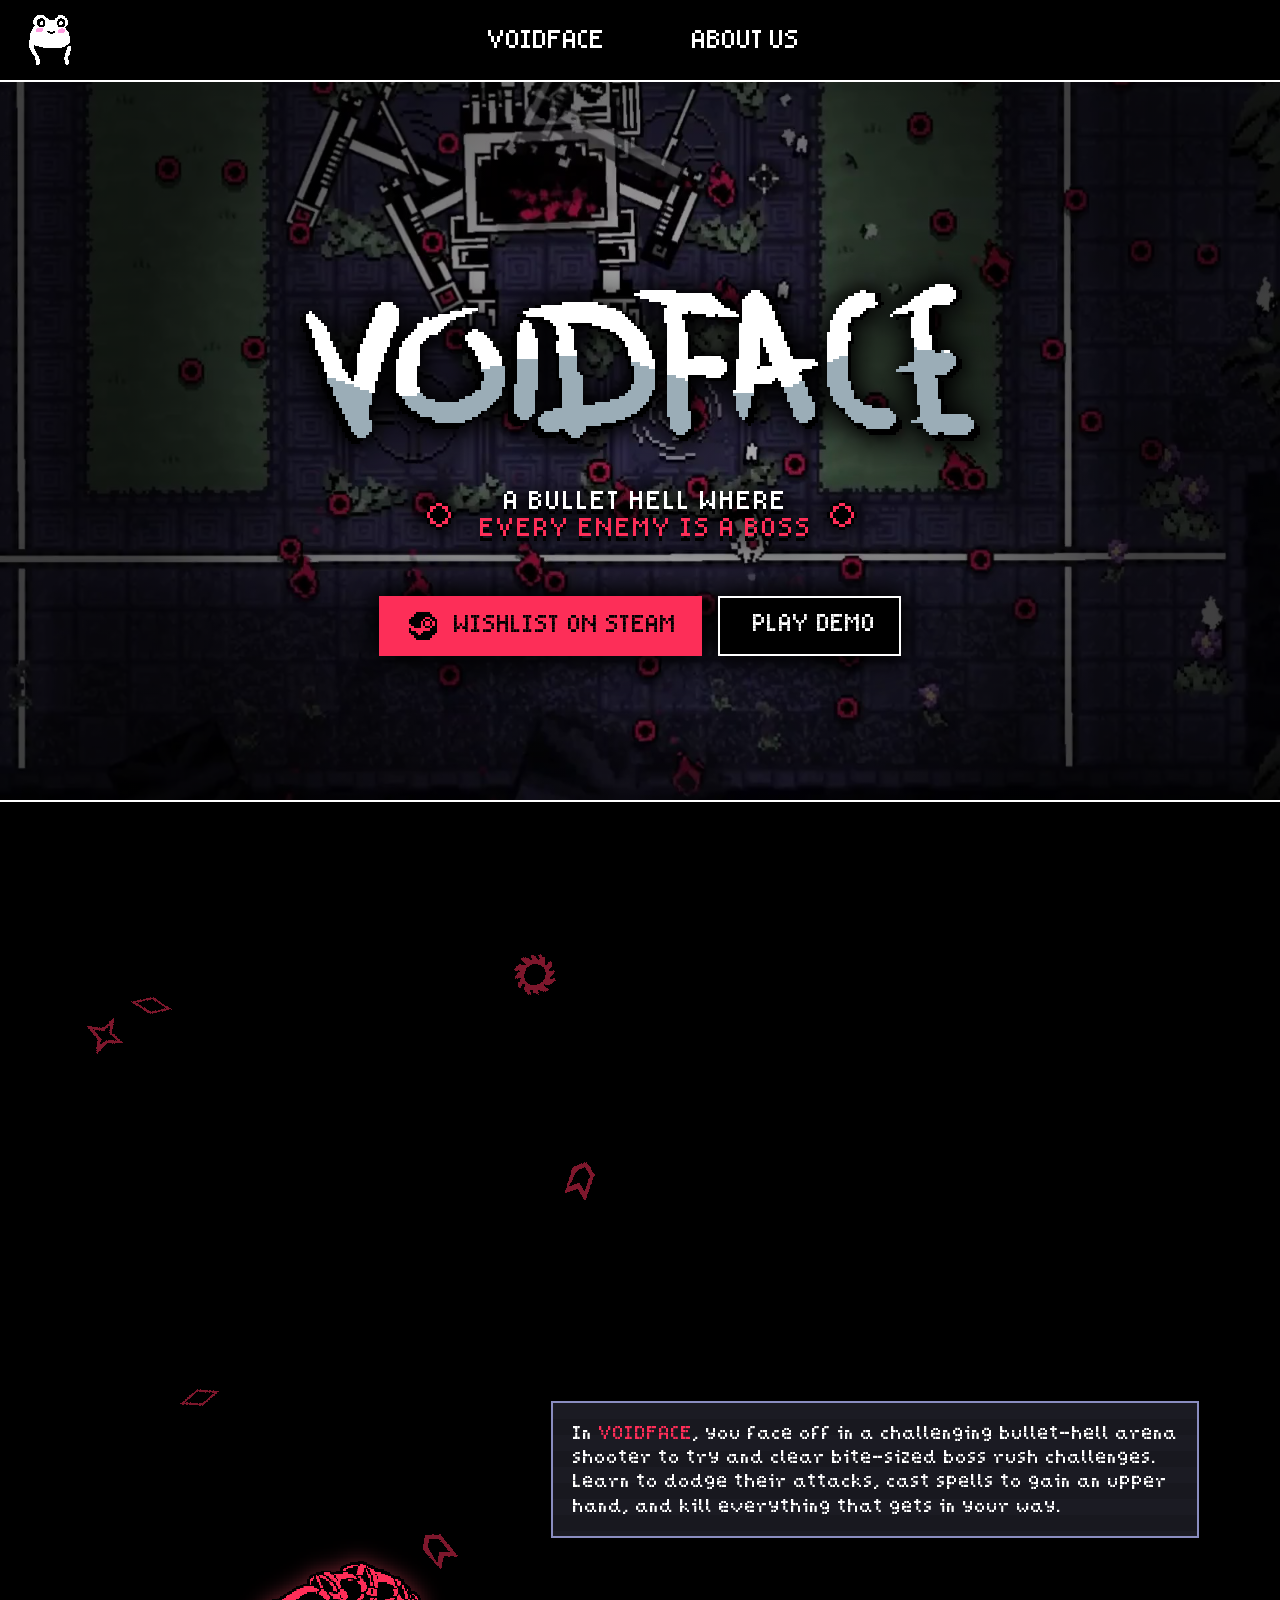
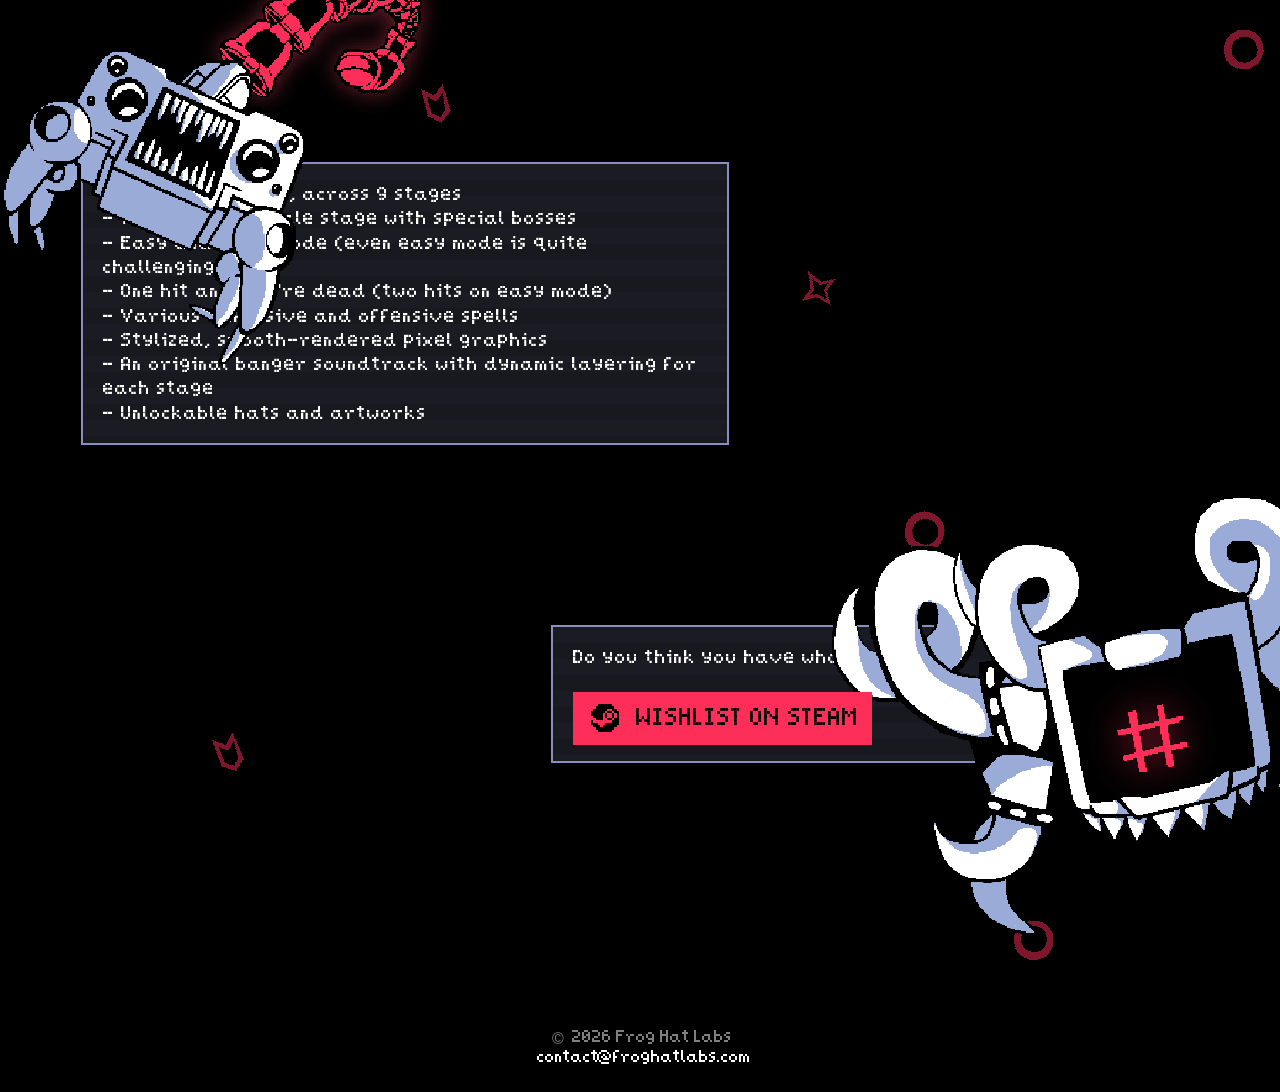
==== index.html @ bf3c6734 "slight margin adjustment" ====
<!doctype html>
<html lang="en">
<head>
    <meta charset="utf-8">
    <meta name="viewport" content="width=device-width, initial-scale=1">
    <title>Frog Hat Labs</title>
    <link rel="icon" type="image/x-icon" href="/images/favicon.ico">
    <link rel="stylesheet" href="/styles.css">
    <link rel="preload" as="image" href="/images/socials-youtube-active.png">
    <link rel="preload" as="image" href="/images/socials-bluesky-active.png">
    <link rel="preload" as="image" href="/images/socials-x-active.png">
    <link rel="preload" as="image" href="/images/socials-discord-active.png">
    <link rel="preload" as="image" href="/images/socials-website-active.png">
    <link rel="preload" as="image" href="/images/socials-itchio-active.png">
    <link rel="preload" as="image" href="/images/socials-soundcloud-active.png">
    <link rel="preload" as="image" href="/images/socials-newgrounds-active.png">
    <link rel="preload" as="image" href="/images/socials-github-active.png">
    <link rel="preload" as="image" href="/images/socials-bandcamp-active.png">
    <meta property="og:title" content="Frog Hat Labs">
    <meta property="og:description" content="A team of indie devs, artists, and musicians making stuff we love.">
    <meta property="og:image" content="/images/frog-hat-labs-logo.png">
    <meta property="og:url" content="https://froghatlabs.com">
    <meta property="og:type" content="website">
</head>
<body>
    <header class="header">
        <div class="header-left"><img src="/images/frog-hat-labs-logo.png" alt="Frog Hat Labs Logo"></div>
        <nav class="header-center">
            <button class="section-btn" type="button">VOIDFACE</button>
            <button class="section-btn" type="button">About Us</button>
        </nav>
    </header>

    <div class="sections-container">
        <section id="VOIDFACE" class="section">
            <div class="falling-bullets"></div>
            <div class="voidface-hero">
                <video class="hero-video" autoplay muted loop playsinline poster="/images/voidface-hero-placeholder.jpg">
                    <source src="/images/voidface-hero.mp4" type="video/mp4">
                </video>
                <div class="hero-overlay"></div> <!-- vignette -->
                <div class="hero-content">
                    <div class="logo-container"><img src="/images/voidface-logo.png" alt="VOIDFACE"></div>
                    <div class="tagline-container">
                        <img src="/images/bullet-0.png" class="voidface-bullet" alt="">
                        <p class="tagline-text">A bullet hell where<br><span class="highlight">every enemy is a boss</span></p>
                        <img src="/images/bullet-0.png" class="voidface-bullet" alt="">
                    </div>
                    <div class="hero-actions">
                        <a class="hero-btn hero-btn-primary" href="https://store.steampowered.com/app/3224540/VOIDFACE/" target="_blank" rel="noopener noreferrer"><span class="btn-icon"></span> Wishlist on Steam</a>
                        <a class="hero-btn hero-btn-secondary" href="https://store.steampowered.com/app/3440020/VOIDFACE_Demo/" target="_blank" rel="noopener noreferrer">Play Demo</a>
                    </div>
                </div>
            </div>
            <div class="content game-content">
                <iframe class="youtube-trailer" width="800" height="450" src="https://www.youtube.com/embed/HrbvmGMM_G4" title="VOIDFACE - Official Gameplay Trailer" allow="accelerometer; autoplay; clipboard-write; encrypted-media; gyroscope; picture-in-picture" allowfullscreen></iframe>
            </div>
            <!--<img src="/images/voidface-cover-art.png" class="cover-art" alt="VOIDFACE Cover">-->
            <section class="enemy-showcase">
                <div class="enemy-row enemy-row-left">
                    <img src="/images/enemies/monster.png" class="enemy-art" data-parallax-speed="0.3" alt="Monster enemy">
                    <div class="voidface-panel">
                        <p>In <span class="highlight">VOIDFACE</span>, you face off in a challenging bullet-hell arena shooter to try and clear bite-sized boss rush challenges. Learn to dodge their attacks, cast spells to gain an upper hand, and kill everything that gets in your way.</p>
                    </div>
                </div>
                <div class="enemy-row enemy-row-right">
                    <div class="voidface-panel">
                        <p> - 27 unique bosses, across 9 stages<br>
                            - Tutorial and finale stage with special bosses<br>
                            - Easy and hard mode (even easy mode is quite challenging!)<br>
                            - One hit and you're dead (two hits on easy mode)<br>
                            - Various defensive and offensive spells<br>
                            - Stylized, smooth-rendered pixel graphics<br>
                            - An original banger soundtrack with dynamic layering for each stage<br>
                            - Unlockable hats and artworks
                        </p>
                    </div>
                    <img src="/images/enemies/evil.png" class="enemy-art" data-parallax-speed="0.3" alt="Evil enemy">
                </div>
                <div class="enemy-row enemy-row-left">
                    <img src="/images/enemies/elder.png" class="enemy-art" data-parallax-speed="0.3" alt="Elder enemy">
                    <div class="voidface-panel">
                        <p>Do you think you have what it takes?</p>
                        <a class="hero-btn hero-btn-primary" style="margin: 4px 4px 16px 4px; width: auto; padding: 10px 16px;" href="https://store.steampowered.com/app/3224540/VOIDFACE/" target="_blank" rel="noopener noreferrer"><span class="btn-icon"></span> Wishlist on Steam</a>
                    </div>
                </div>
            </section>
        </section>

        <section id="about" class="section">
            <div class="content">
                <div class="frog-hat-labs-container">
                    <div class="frog-hat-labs-logo"><img src="/images/frog-hat-labs-wordmark.png" alt="Frog Hat Labs"></div>
                    <div class="frog-hat-labs-description">
                        <p>Heya!<br><br>We're a team of indie devs, artists, and musicians making stuff we love.</p>
                        <div class="frog-hat-labs-socials">
                            <a class="icon-btn" href="https://www.youtube.com/@FrogHatLabs" target="_blank" rel="noopener noreferrer"><img src="/images/socials/socials-youtube.png" alt="YouTube"></a>
                            <a class="icon-btn" href="https://bsky.app/profile/froghatlabs.com" target="_blank" rel="noopener noreferrer"><img src="/images/socials/socials-bluesky.png" alt="Bluesky"></a>
                            <a class="icon-btn" href="https://x.com/froghatlabs" target="_blank" rel="noopener noreferrer"><img src="/images/socials/socials-x.png" alt="X"></a>
                            <a class="icon-btn" href="https://discord.gg/B9u6Dk8MZy" target="_blank" rel="noopener noreferrer"><img src="/images/socials/socials-discord.png" alt="Discord"></a>
                        </div>
                    </div>
                </div>
                <div class="divider"></div>
                <h2>COOL PEOPLE</h2>
                <div class="team-grid" id="teamGrid"></div>
            </div>
        </section>
    </div>

    <footer class="footer">
        <div class="footer-content">
            <p>© 2026 Frog Hat Labs<br><a href="mailto:contact@froghatlabs.com">contact@froghatlabs.com</a></p>
        </div>
    </footer>

<script>
    const params = new URLSearchParams(window.location.search);
    const redirect = params.get('redirect');
    if (redirect) {
        history.replaceState(null, '', redirect);
    }
</script>
<script src="/script.js"></script>
</body>
</html>
---- styles.css ----
@font-face {
    font-family: 'AbhoFont';
    src: url('abhofont.ttf') format('truetype');
}

:root { --vf-accent: #fd2e58; }

body {
    margin: 0;
    background: #000;
    color: #fff;
    font-family: 'AbhoFont', sans-serif;
}

img {
    image-rendering: pixelated;
    image-rendering: crisp-edges;
}

h2 { font-size: 28px; font-weight: 400; }

.header {
    position: fixed;
    top: 0;
    left: 0;
    z-index: 1000;
    display: flex;
    align-items: center;
    width: 100%;
    height: 80px;
    margin: 0;
    padding: 0;
    background: #000;
    border-bottom: 2px solid #fff;
    transition: transform .3s ease;
}

.header-left { display: flex; align-items: center; }
.header-left img { max-height: 60px; margin: 10px 20px; }

.header-center {
    position: absolute;
    left: 50%;
    z-index: 1001;
    display: flex;
    align-items: center;
    transform: translateX(-50%);
}

.section-btn {
    width: 200px;
    height: 80px;
    border: 0;
    background: none;
    color: #fff;
    font: 24px 'AbhoFont', sans-serif;
    text-transform: uppercase;
    cursor: pointer;
    transition: background .3s, color .3s;
}

.section-btn:hover { background: #fff; color: #000; }

.icon-btn {
    display: flex;
    align-items: center;
    justify-content: center;
    width: 80px;
    height: 80px;
    padding: 0;
    border: 0;
    background: none;
    cursor: pointer;
}

.icon-btn img {
    display: block;
    width: 50px;
    height: auto;
    transition: all .2s cubic-bezier(.05, 1.03, .38, 1);
}

.icon-btn:hover img { scale: 1.4; }
.icon-btn:hover img[src$="socials-youtube.png"] { content: url('/images/socials/socials-youtube-active.png'); }
.icon-btn:hover img[src$="socials-bluesky.png"] { content: url('/images/socials/socials-bluesky-active.png'); }
.icon-btn:hover img[src$="socials-x.png"] { content: url('/images/socials/socials-x-active.png'); }
.icon-btn:hover img[src$="socials-discord.png"] { content: url('/images/socials/socials-discord-active.png'); }
.icon-btn:hover img[src$="socials-itchio.png"] { content: url('/images/socials/socials-itchio-active.png'); }
.icon-btn:hover img[src$="socials-website.png"] { content: url('/images/socials/socials-website-active.png'); }
.icon-btn:hover img[src$="socials-soundcloud.png"] { content: url('/images/socials/socials-soundcloud-active.png'); }
.icon-btn:hover img[src$="socials-newgrounds.png"] { content: url('/images/socials/socials-newgrounds-active.png'); }
.icon-btn:hover img[src$="socials-github.png"] { content: url('/images/socials/socials-github-active.png'); }
.icon-btn:hover img[src$="socials-bandcamp.png"] { content: url('/images/socials/socials-bandcamp-active.png'); }

.footer {
    position: relative;
    bottom: 0;
    width: 100%;
    height: 60px;
    padding: 20px 0;
    color: gray;
    font-size: 16px;
    text-align: center;
    background: #000;
}

.footer a { color: #fff; text-decoration: none; }
.footer a:hover { text-decoration: underline; }

.sections-container { position: relative; width: 100%; overflow: hidden; }
.section { position: absolute; top: 0; left: 0; width: 100%; padding-top: 80px;}
.section.active { position: relative; }

.falling-bullets {
    position: fixed;
    inset: 80px 0 0 0;
    z-index: 0;
    pointer-events: none;
    overflow: hidden;
}

.falling-bullet {
    position: absolute;
    width: clamp(28px, 3.4vw, 54px);
    height: auto;
    opacity: 0.5;
    transform-origin: 50% 50%;
    will-change: transform;
}

.frog-hat-labs-container { display: flex; width: 100%; height: 200px; margin-top: 40px; }
.frog-hat-labs-logo { display: flex; flex: 1; }
.frog-hat-labs-description { flex: 1; padding: 1rem; text-align: left; }
.frog-hat-labs-socials { display: flex; align-items: center; }

.logo-container { display: flex; align-items: center; justify-content: center; }
.logo-container img { width: 500px; }

.cover-art { display: block; width: 100%; }
.cover-art,
.enemy-showcase,
.content.game-content,
.voidface-hero {
    position: relative;
    z-index: 2;
}

.enemy-showcase {
    display: flex;
    flex-direction: column;
    margin-top: 24px;
    padding-bottom: 128px;
}

.enemy-row {
    display: grid;
    grid-template-columns: minmax(280px, 35vw) minmax(320px, 1fr);
    align-items: stretch;
    column-gap: 22px;
    width: 100%;
}

.enemy-row-left {
    grid-template-areas: "art panel";
}

.enemy-row-right {
    grid-template-columns: minmax(320px, 1fr) minmax(280px, 35vw);
    grid-template-areas: "panel art";
}

.enemy-art {
    grid-area: art;
    display: block;
    width: 100%;
    height: auto;
    align-self: center;
    will-change: transform;
}

.voidface-panel {
    grid-area: panel;
    width: 80%;
    margin: 0 auto;
    padding: 0 16px;
    align-self: center;
    text-align: left;
    font-size: 18px;
    line-height: 1.35;
    letter-spacing: 1px;
    border: 2px solid #8A8DC0;
    box-sizing: border-box;
    background: repeating-linear-gradient(
        180deg,
        #1B1B23 0 16px,
        #18181F 16px 32px
    );
}

.tagline-container {
    display: flex;
    gap: 20px;
    align-items: center;
    justify-content: center;
    margin: 20px auto;
    font-size: 24px;
    letter-spacing: 2px;
    text-align: center;
    text-transform: uppercase;
}

.tagline-text { filter: drop-shadow(0 5px 0 #000); }
.voidface-bullet { height: 30px; animation: cycle .5s infinite; }

@keyframes cycle {
    0%, 100% { content: url('/images/bullet-0.png'); }
    50% { content: url('/images/bullet-1.png'); }
}

.content {
    max-width: 800px;
    margin: 0 auto;
    padding: 20px;
    font-size: 20px;
    text-align: center;
}

.youtube-trailer { display: block; margin: 10px auto; border: none; }
.highlight { color: var(--vf-accent); }

.voidface-hero {
    position: relative;
    overflow: hidden;
    min-height: 60vh;
    border-bottom: 2px solid #fff;
}

.hero-video {
    position: absolute;
    inset: 0;
    width: 100%;
    height: 100%;
    object-fit: cover;
}

.hero-overlay {
    position: absolute;
    inset: 0;
    background: radial-gradient(circle at center, rgba(0, 0, 0, .15), rgba(0, 0, 0, .75) 70%);
}

.hero-content {
    position: relative;
    z-index: 1;
    display: flex;
    flex-direction: column;
    align-items: center;
    justify-content: center;
    min-height: 60vh;
    padding: 120px 24px 60px;
    text-align: center;
    filter: drop-shadow(0 0 10px #000) drop-shadow(0 0 20px #000);
}

.hero-content .logo-container img { width: min(60vw, 680px); }
.hero-actions { display: flex; flex-wrap: wrap; justify-content: center; gap: 16px; margin-top: 10px; }

.hero-btn {
    display: inline-block;
    padding: 14px 28px;
    border: 2px solid #fff;
    font-size: 22px;
    letter-spacing: 1px;
    text-decoration: none;
    text-transform: uppercase;
    transition: transform .2s ease, background-color .2s ease, color .2s ease, border-color .2s ease, box-shadow .2s ease, filter .2s ease;
}

.hero-btn:hover { transform: translateY(-3px); }

.hero-btn-primary {
    position: relative;
    overflow: hidden;
    border-color: var(--vf-accent);
    color: #000;
    background: var(--vf-accent);
    display: inline-flex;
    align-items: center;
    justify-content: center;
    gap: 12px;
}

.hero-btn-primary .btn-icon {
    display: inline-block;
    width: 28px;
    height: 28px;
    background-color: currentColor;
    -webkit-mask: url('/images/steam.png') no-repeat center / contain;
    mask: url('/images/steam.png') no-repeat center / contain;
    image-rendering: pixelated;
    image-rendering: crisp-edges;
}

.hero-btn-primary::before {
    content: '';
    position: absolute;
    top: -20%;
    left: -120%;
    width: 80%;
    height: 150%;
    background: linear-gradient(115deg, transparent 0%, rgba(255, 255, 255, 1) 50%, transparent 100%);
    transform: rotate(12deg);
    transition: left .45s cubic-bezier(.16, 1, .3, 1);
}

.hero-btn-primary:hover {
    transform: translateY(-4px) scale(1.03);
    color: var(--vf-accent);
    background: #000;
    box-shadow: 0 0 0 2px #fff, 0 0 14px #fff, 0 0 26px var(--vf-accent);
    animation: pulse 1s ease-in-out infinite alternate;
}

.hero-btn-primary:hover::before { left: 130%; }

@keyframes pulse {
    from { box-shadow: 0 0 0 2px #fff, 0 0 10px #fff, 0 0 18px var(--vf-accent); }
    to { box-shadow: 0 0 0 2px #fff, 0 0 16px #fff, 0 0 30px var(--vf-accent); }
}

.hero-btn-secondary { color: #fff; background: #000; }
.hero-btn-secondary:hover { border-color: #fff; color: #000; background: #fff; }

.game-content { position: relative; z-index: 3; margin-top: -80px; }
.divider { width: 100%; height: 2px; margin: 40px 0; background: #fff; }

.team-grid {
    display: grid;
    grid-template-columns: repeat(auto-fit, minmax(200px, 1fr));
    gap: 30px;
    max-width: 1000px;
    margin: 0 auto;
    padding: 20px;
}

.team-card { text-align: center; }

.team-icon {
    width: 150px;
    height: 150px;
    margin-bottom: 15px;
    border-radius: 12px;
    object-fit: cover;
    animation: move 1s ease-in-out infinite alternate;
}

.team-socials {
    display: grid;
    grid-template-columns: repeat(3, auto);
    gap: 8px;
    align-items: center;
    justify-content: center;
    margin: 5px 0;
}

.team-socials .icon-btn { width: 30px; height: 30px; }

@keyframes move {
    from { transform: rotate(-4deg); }
    to { transform: rotate(4deg); }
}

.team-card h3 { margin: 5px 0; color: #fff; font-size: 20px; font-weight: 400; }
.team-card p { margin: 0; color: gray; font-size: 16px; }

@media (max-width: 900px) {
    .header-center { position: static; width: 100%; justify-content: center; transform: none; }
    .section-btn { width: auto; padding: 10px 20px; font-size: 18px; }
    .frog-hat-labs-container { flex-direction: column; height: auto; }
    .frog-hat-labs-logo img { width: 100%; max-width: 250px; margin: 0 auto; }
    .frog-hat-labs-description { text-align: center; }
    .frog-hat-labs-socials { justify-content: center; }
    .logo-container img { width: 80%; max-width: 300px; }
    .tagline-container { gap: 20px; padding: 8px 16px; font-size: 18px; }
    .hero-content { min-height: 50vh; padding-top: 100px; }
    .voidface-hero { min-height: 50vh; }
    .hero-btn { width: min(90vw, 320px); font-size: 18px; }
    .youtube-trailer { width: 100%; height: auto; aspect-ratio: 16 / 9; }
    .enemy-row,
    .enemy-row-left,
    .enemy-row-right {
        grid-template-columns: 1fr;
        grid-template-areas:
            "art"
            "panel";
        row-gap: 0;
        column-gap: 0;
    }
    .enemy-art {
        width: 75%;
        height: auto;
    }
    .enemy-row-left .enemy-art {
        justify-self: start;
    }
    .enemy-row-right .enemy-art {
        justify-self: end;
    }
    .voidface-panel {
        width: 90%;
        margin: 0 auto;
        padding: 14px 18px;
        text-align: left;
        font-size: 16px;
    }
    .team-grid { grid-template-columns: repeat(auto-fit, minmax(150px, 1fr)); gap: 15px; }
    .team-icon { width: 100px; height: 100px; }
}
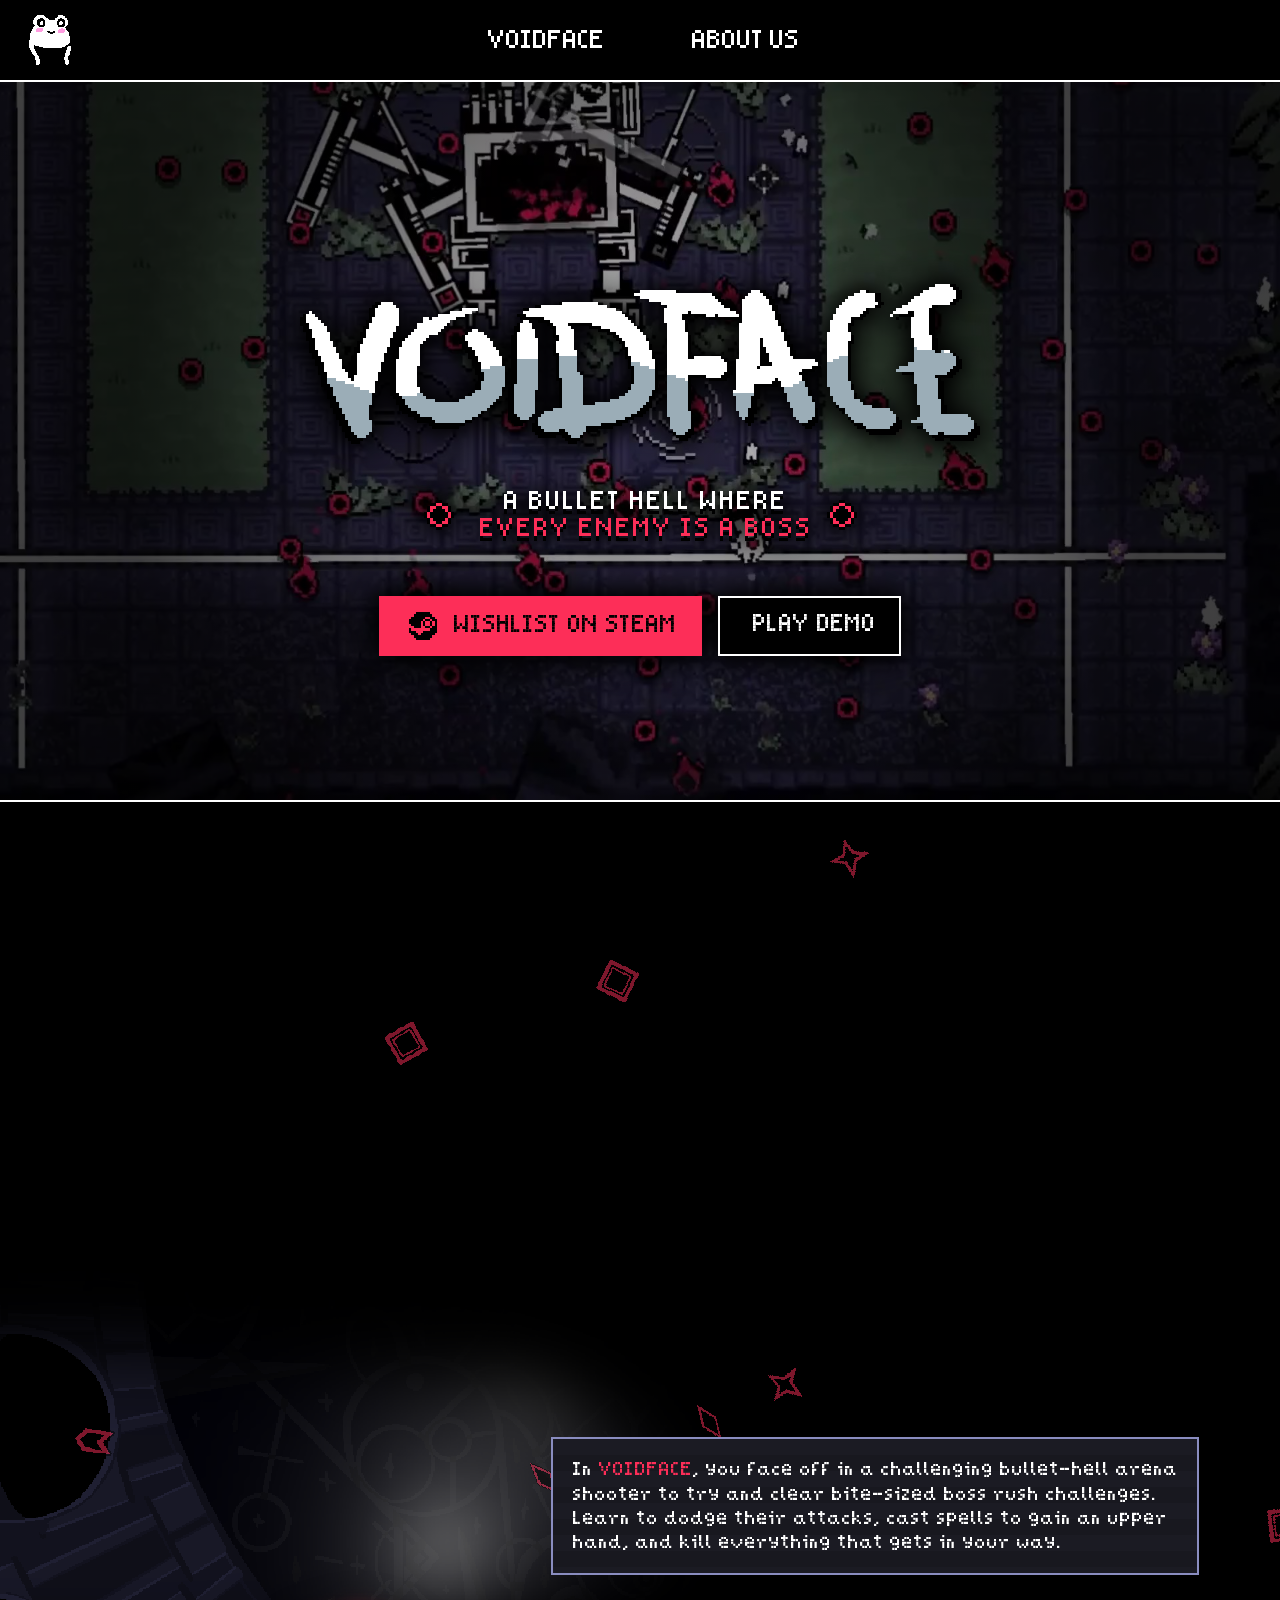
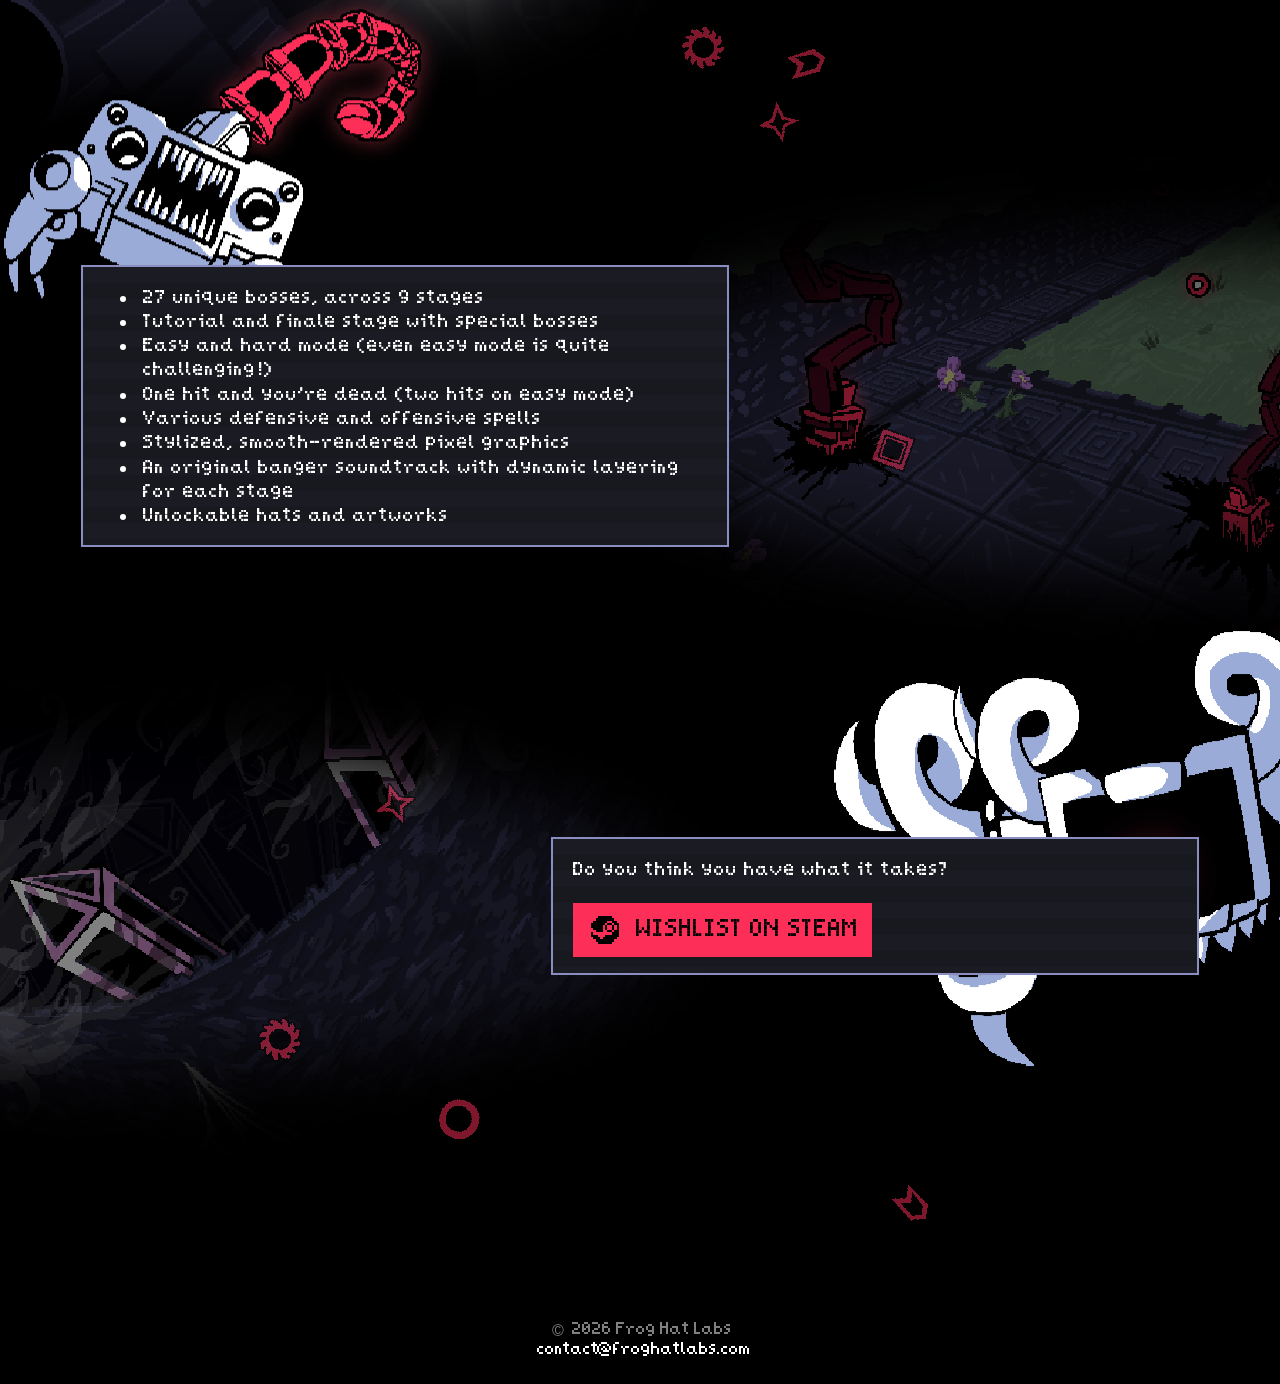
==== commit 53596395: "stage artwork background" ====
--- a/index.html
+++ b/index.html
@@ -24,7 +24,7 @@
 </head>
 <body>
     <header class="header">
-        <div class="header-left"><img src="/images/frog-hat-labs-logo.png" alt="Frog Hat Labs Logo"></div>
+        <div class="header-left"><img src="/images/frog-hat-labs-logo.png"></div>
         <nav class="header-center">
             <button class="section-btn" type="button">VOIDFACE</button>
             <button class="section-btn" type="button">About Us</button>
@@ -53,36 +53,40 @@
                 </div>
             </div>
             <div class="content game-content">
-                <iframe class="youtube-trailer" width="800" height="450" src="https://www.youtube.com/embed/HrbvmGMM_G4" title="VOIDFACE - Official Gameplay Trailer" allow="accelerometer; autoplay; clipboard-write; encrypted-media; gyroscope; picture-in-picture" allowfullscreen></iframe>
+                <iframe class="youtube-trailer" width="800" height="450" src="https://www.youtube.com/embed/HrbvmGMM_G4" title="VOIDFACEOfficial Gameplay Trailer" allow="accelerometer; autoplay; clipboard-write; encrypted-media; gyroscope; picture-in-picture" allowfullscreen></iframe>
             </div>
-            <!--<img src="/images/voidface-cover-art.png" class="cover-art" alt="VOIDFACE Cover">-->
+            <!--<img src="/images/voidface-cover-art.png" class="cover-art"-->
             <section class="enemy-showcase">
                 <div class="enemy-row enemy-row-left">
-                    <img src="/images/enemies/monster.png" class="enemy-art" data-parallax-speed="0.3" alt="Monster enemy">
+                    <img src="/images/enemies/monster.png" class="enemy-art" data-parallax-speed="0.3">
                     <div class="voidface-panel">
                         <p>In <span class="highlight">VOIDFACE</span>, you face off in a challenging bullet-hell arena shooter to try and clear bite-sized boss rush challenges. Learn to dodge their attacks, cast spells to gain an upper hand, and kill everything that gets in your way.</p>
                     </div>
+                    <img src="/images/stages/classic.png" class="stage-art">
                 </div>
                 <div class="enemy-row enemy-row-right">
                     <div class="voidface-panel">
-                        <p> - 27 unique bosses, across 9 stages<br>
-                            - Tutorial and finale stage with special bosses<br>
-                            - Easy and hard mode (even easy mode is quite challenging!)<br>
-                            - One hit and you're dead (two hits on easy mode)<br>
-                            - Various defensive and offensive spells<br>
-                            - Stylized, smooth-rendered pixel graphics<br>
-                            - An original banger soundtrack with dynamic layering for each stage<br>
-                            - Unlockable hats and artworks
-                        </p>
+                        <ul class="feature-list">
+                            <li>27 unique bosses, across 9 stages</li>
+                            <li>Tutorial and finale stage with special bosses</li>
+                            <li>Easy and hard mode (even easy mode is quite challenging!)</li>
+                            <li>One hit and you're dead (two hits on easy mode)</li>
+                            <li>Various defensive and offensive spells</li>
+                            <li>Stylized, smooth-rendered pixel graphics</li>
+                            <li>An original banger soundtrack with dynamic layering for each stage</li>
+                            <li>Unlockable hats and artworks</li>
+                        </ul>
                     </div>
-                    <img src="/images/enemies/evil.png" class="enemy-art" data-parallax-speed="0.3" alt="Evil enemy">
+                    <img src="/images/enemies/evil.png" class="enemy-art" data-parallax-speed="0.3">
+                    <img src="/images/stages/intro.png" class="stage-art">
                 </div>
                 <div class="enemy-row enemy-row-left">
-                    <img src="/images/enemies/elder.png" class="enemy-art" data-parallax-speed="0.3" alt="Elder enemy">
+                    <img src="/images/enemies/elder.png" class="enemy-art" data-parallax-speed="0.3">
                     <div class="voidface-panel">
                         <p>Do you think you have what it takes?</p>
                         <a class="hero-btn hero-btn-primary" style="margin: 4px 4px 16px 4px; width: auto; padding: 10px 16px;" href="https://store.steampowered.com/app/3224540/VOIDFACE/" target="_blank" rel="noopener noreferrer"><span class="btn-icon"></span> Wishlist on Steam</a>
                     </div>
+                    <img src="/images/stages/chaos.png" class="stage-art">
                 </div>
             </section>
         </section>
--- a/styles.css
+++ b/styles.css
@@ -19,11 +19,25 @@
 
 h2 { font-size: 28px; font-weight: 400; }
 
+.header        { z-index: 1000; }
+.header-center { z-index: 1001; }
+
+.enemy-art,
+.voidface-panel,
+.game-content { z-index: 3; }
+
+.cover-art,
+.voidface-hero,
+.hero-content { z-index: 2; }
+
+.falling-bullets { z-index: 1; }
+
+.stage-art { z-index: 0; }
+
 .header {
     position: fixed;
     top: 0;
     left: 0;
-    z-index: 1000;
     display: flex;
     align-items: center;
     width: 100%;
@@ -41,7 +55,6 @@
 .header-center {
     position: absolute;
     left: 50%;
-    z-index: 1001;
     display: flex;
     align-items: center;
     transform: translateX(-50%);
@@ -114,7 +127,6 @@
 .falling-bullets {
     position: fixed;
     inset: 80px 0 0 0;
-    z-index: 0;
     pointer-events: none;
     overflow: hidden;
 }
@@ -142,7 +154,6 @@
 .content.game-content,
 .voidface-hero {
     position: relative;
-    z-index: 2;
 }
 
 .enemy-showcase {
@@ -155,9 +166,12 @@
 .enemy-row {
     display: grid;
     grid-template-columns: minmax(280px, 35vw) minmax(320px, 1fr);
+    grid-template-areas: "art panel";
     align-items: stretch;
     column-gap: 22px;
     width: 100%;
+    height: 500px;
+    position: relative;
 }
 
 .enemy-row-left {
@@ -171,15 +185,36 @@
 
 .enemy-art {
     grid-area: art;
+    position: relative;
     display: block;
     width: 100%;
-    height: auto;
     align-self: center;
+    filter: drop-shadow(0 14px 22px rgba(0, 0, 0, 0.75));
     will-change: transform;
+}
+
+.stage-art {
+    position: absolute;
+    top: 0;
+    bottom: 0;
+    left: 0;
+    display: block;
+    height: 100%;
+    object-fit: cover;
+    object-position: left center;
+    pointer-events: none;
+    opacity: 0.5;
+}
+
+.enemy-row-right .stage-art {
+    left: auto;
+    right: 0;
+    object-position: right center;
 }
 
 .voidface-panel {
     grid-area: panel;
+    position: relative;
     width: 80%;
     margin: 0 auto;
     padding: 0 16px;
@@ -251,7 +286,6 @@
 
 .hero-content {
     position: relative;
-    z-index: 1;
     display: flex;
     flex-direction: column;
     align-items: center;
@@ -331,7 +365,7 @@
 .hero-btn-secondary { color: #fff; background: #000; }
 .hero-btn-secondary:hover { border-color: #fff; color: #000; background: #fff; }
 
-.game-content { position: relative; z-index: 3; margin-top: -80px; }
+.game-content { position: relative; margin-top: -80px; }
 .divider { width: 100%; height: 2px; margin: 40px 0; background: #fff; }
 
 .team-grid {
@@ -386,6 +420,7 @@
     .voidface-hero { min-height: 50vh; }
     .hero-btn { width: min(90vw, 320px); font-size: 18px; }
     .youtube-trailer { width: 100%; height: auto; aspect-ratio: 16 / 9; }
+    .enemy-row { height: auto; }
     .enemy-row,
     .enemy-row-left,
     .enemy-row-right {
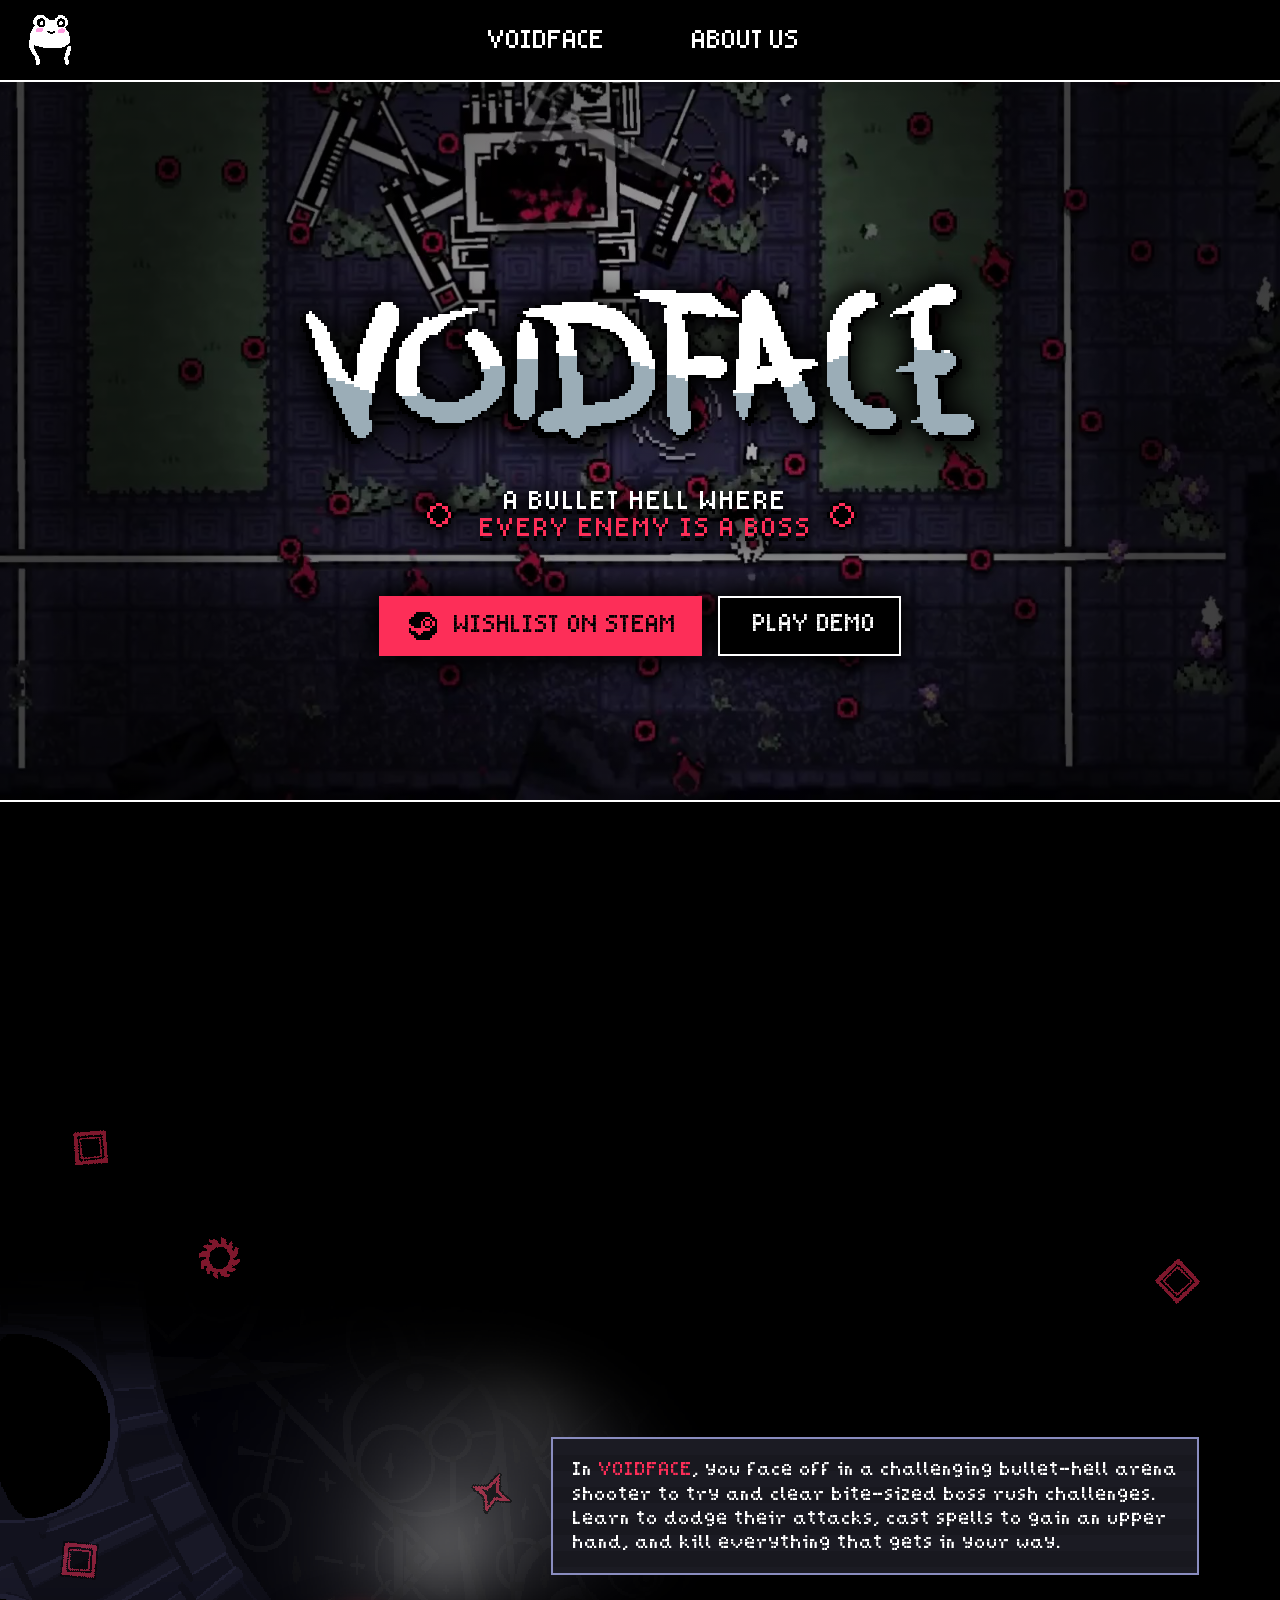
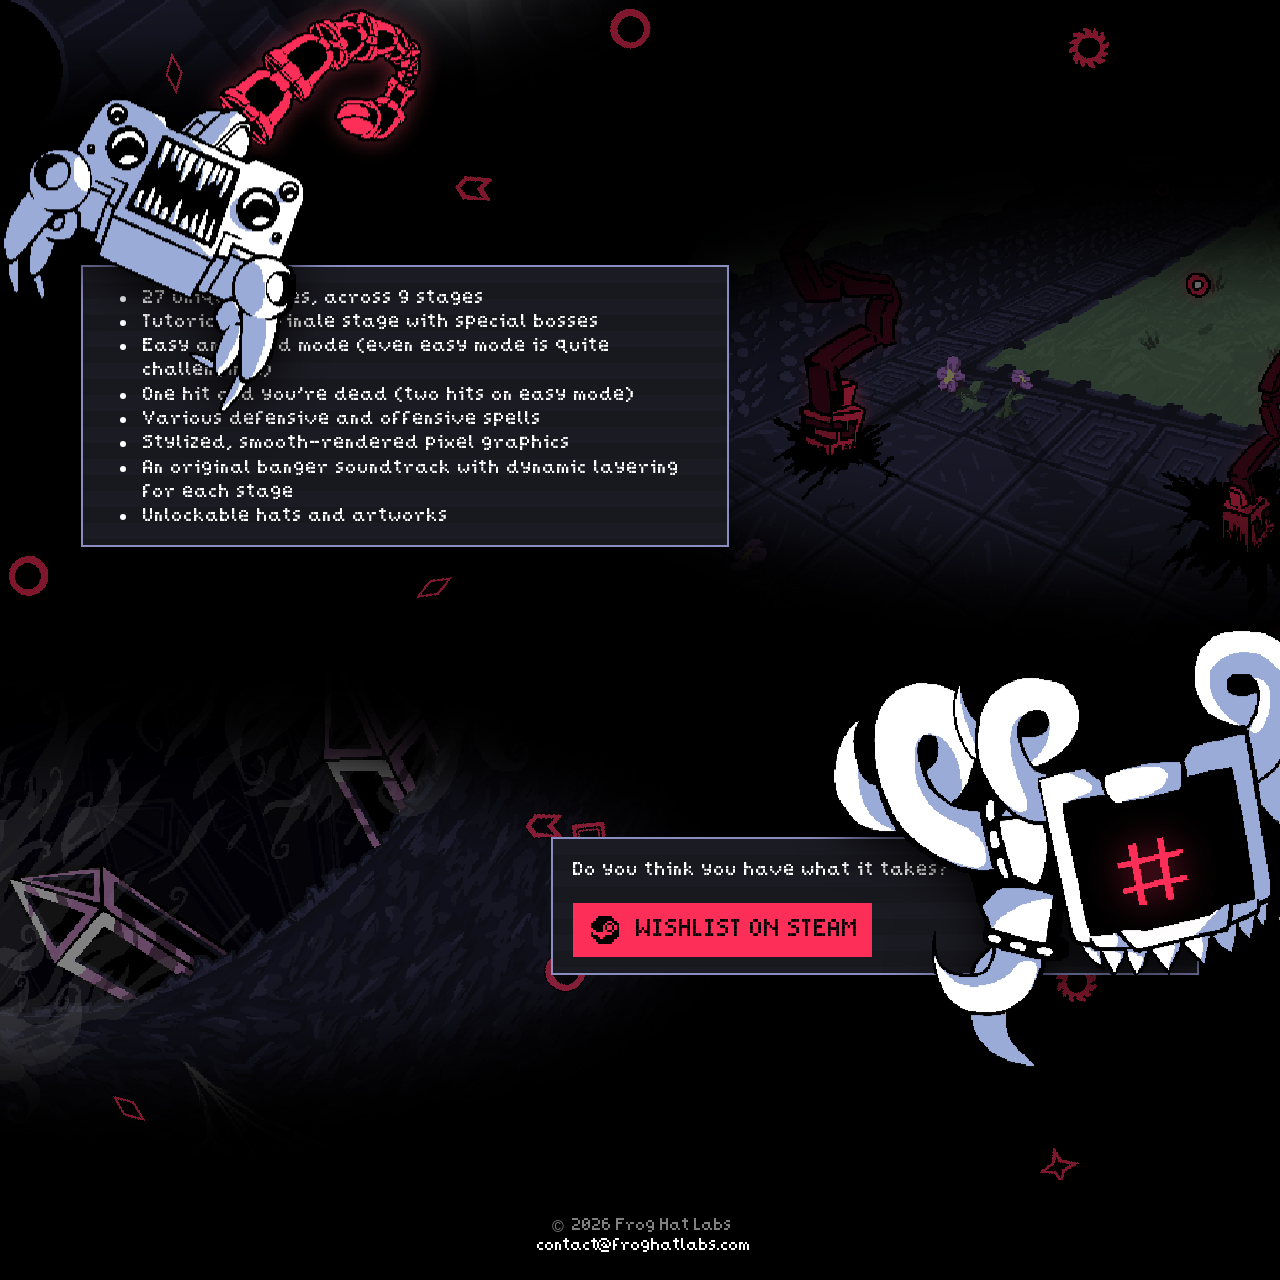
==== commit 3192596e: "fixed path for preload" ====
--- a/index.html
+++ b/index.html
@@ -6,16 +6,16 @@
     <title>Frog Hat Labs</title>
     <link rel="icon" type="image/x-icon" href="/images/favicon.ico">
     <link rel="stylesheet" href="/styles.css">
-    <link rel="preload" as="image" href="/images/socials-youtube-active.png">
-    <link rel="preload" as="image" href="/images/socials-bluesky-active.png">
-    <link rel="preload" as="image" href="/images/socials-x-active.png">
-    <link rel="preload" as="image" href="/images/socials-discord-active.png">
-    <link rel="preload" as="image" href="/images/socials-website-active.png">
-    <link rel="preload" as="image" href="/images/socials-itchio-active.png">
-    <link rel="preload" as="image" href="/images/socials-soundcloud-active.png">
-    <link rel="preload" as="image" href="/images/socials-newgrounds-active.png">
-    <link rel="preload" as="image" href="/images/socials-github-active.png">
-    <link rel="preload" as="image" href="/images/socials-bandcamp-active.png">
+    <link rel="preload" as="image" href="/images/socials/socials-youtube-active.png">
+    <link rel="preload" as="image" href="/images/socials/socials-bluesky-active.png">
+    <link rel="preload" as="image" href="/images/socials/socials-x-active.png">
+    <link rel="preload" as="image" href="/images/socials/socials-discord-active.png">
+    <link rel="preload" as="image" href="/images/socials/socials-website-active.png">
+    <link rel="preload" as="image" href="/images/socials/socials-itchio-active.png">
+    <link rel="preload" as="image" href="/images/socials/socials-soundcloud-active.png">
+    <link rel="preload" as="image" href="/images/socials/socials-newgrounds-active.png">
+    <link rel="preload" as="image" href="/images/socials/socials-github-active.png">
+    <link rel="preload" as="image" href="/images/socials/socials-bandcamp-active.png">
     <meta property="og:title" content="Frog Hat Labs">
     <meta property="og:description" content="A team of indie devs, artists, and musicians making stuff we love.">
     <meta property="og:image" content="/images/frog-hat-labs-logo.png">
--- a/styles.css
+++ b/styles.css
@@ -19,10 +19,11 @@
 
 h2 { font-size: 28px; font-weight: 400; }
 
-.header        { z-index: 1000; }
-.header-center { z-index: 1001; }
-
-.enemy-art,
+.header-center { z-index: 11; }
+.header        { z-index: 10; }
+
+.enemy-art   { z-index: 4; }
+
 .voidface-panel,
 .game-content { z-index: 3; }
 
@@ -160,7 +161,7 @@
     display: flex;
     flex-direction: column;
     margin-top: 24px;
-    padding-bottom: 128px;
+    padding-bottom: 24px;
 }
 
 .enemy-row {
@@ -420,7 +421,7 @@
     .voidface-hero { min-height: 50vh; }
     .hero-btn { width: min(90vw, 320px); font-size: 18px; }
     .youtube-trailer { width: 100%; height: auto; aspect-ratio: 16 / 9; }
-    .enemy-row { height: auto; }
+    .enemy-row { height: auto; min-height: 500px; }
     .enemy-row,
     .enemy-row-left,
     .enemy-row-right {
@@ -441,6 +442,7 @@
     .enemy-row-right .enemy-art {
         justify-self: end;
     }
+    .stage-art { width: 125%; height: auto; object-fit: cover; object-position: center; }
     .voidface-panel {
         width: 90%;
         margin: 0 auto;
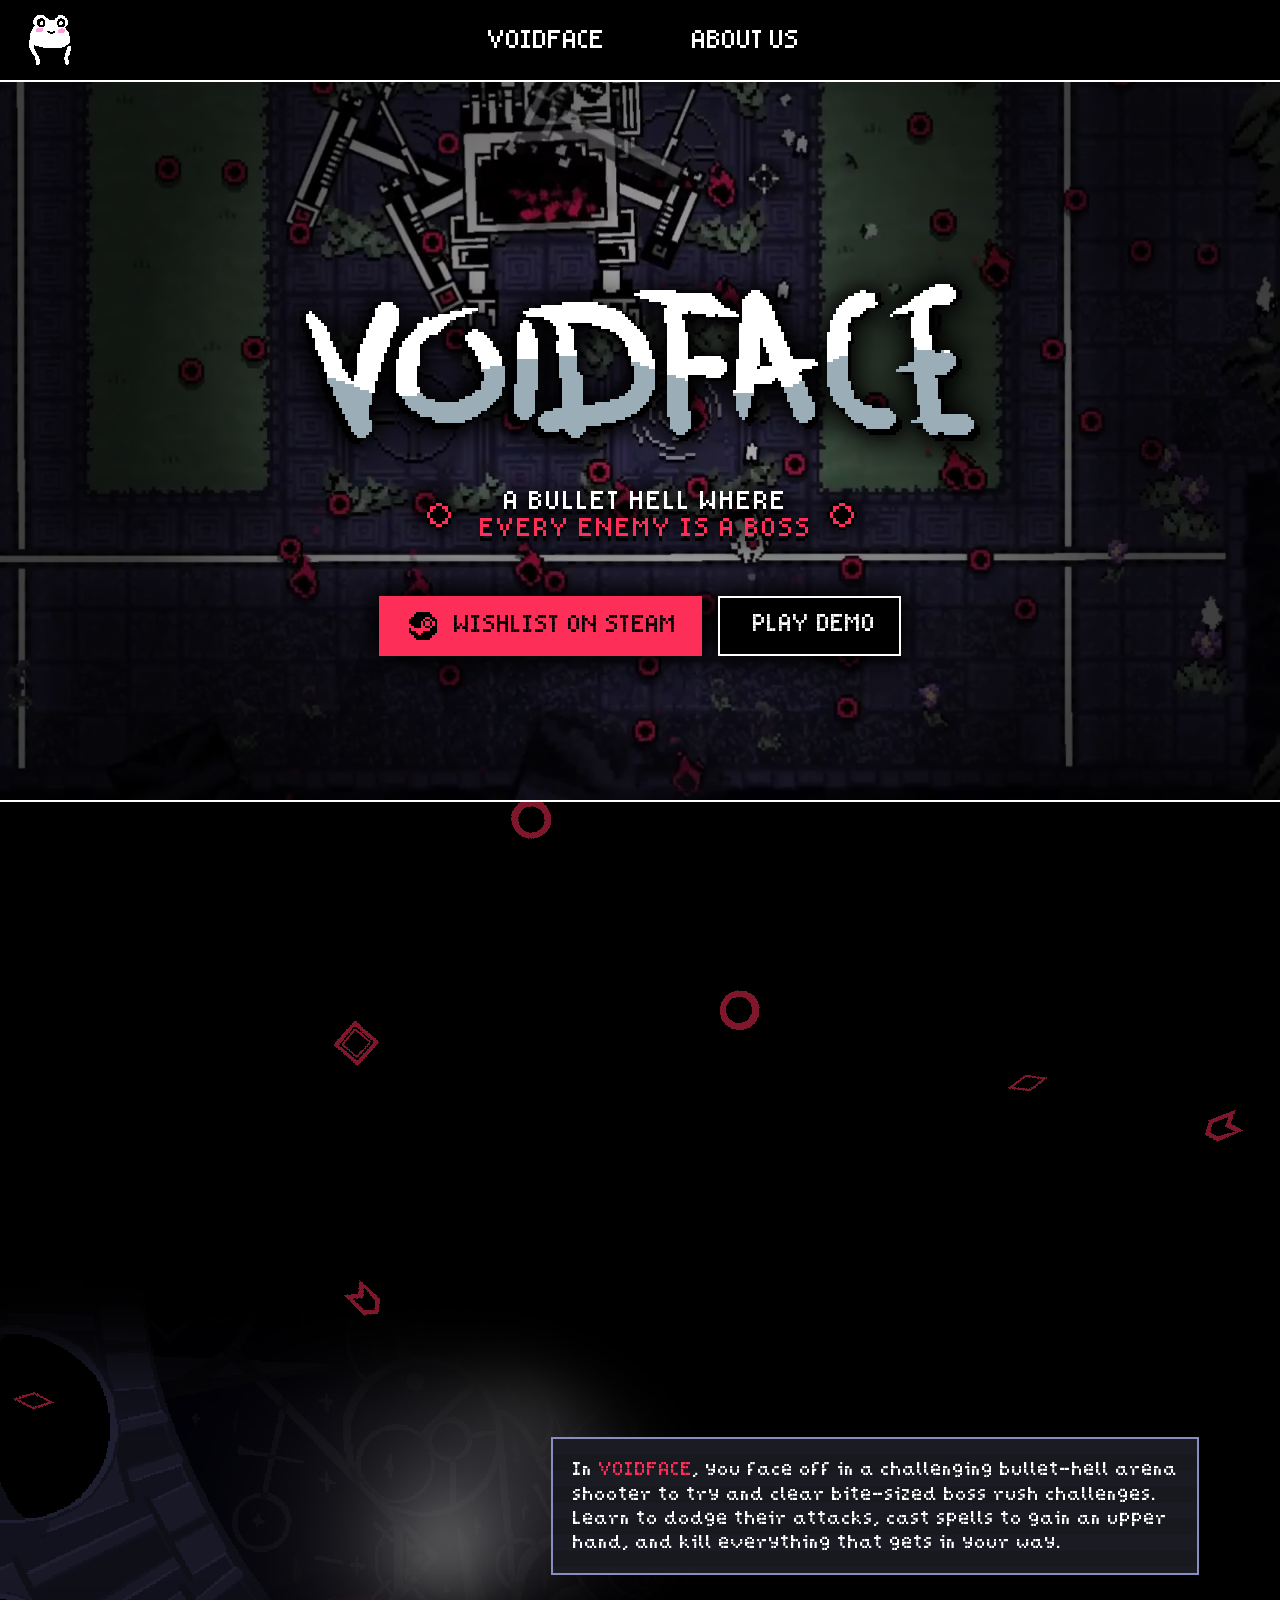
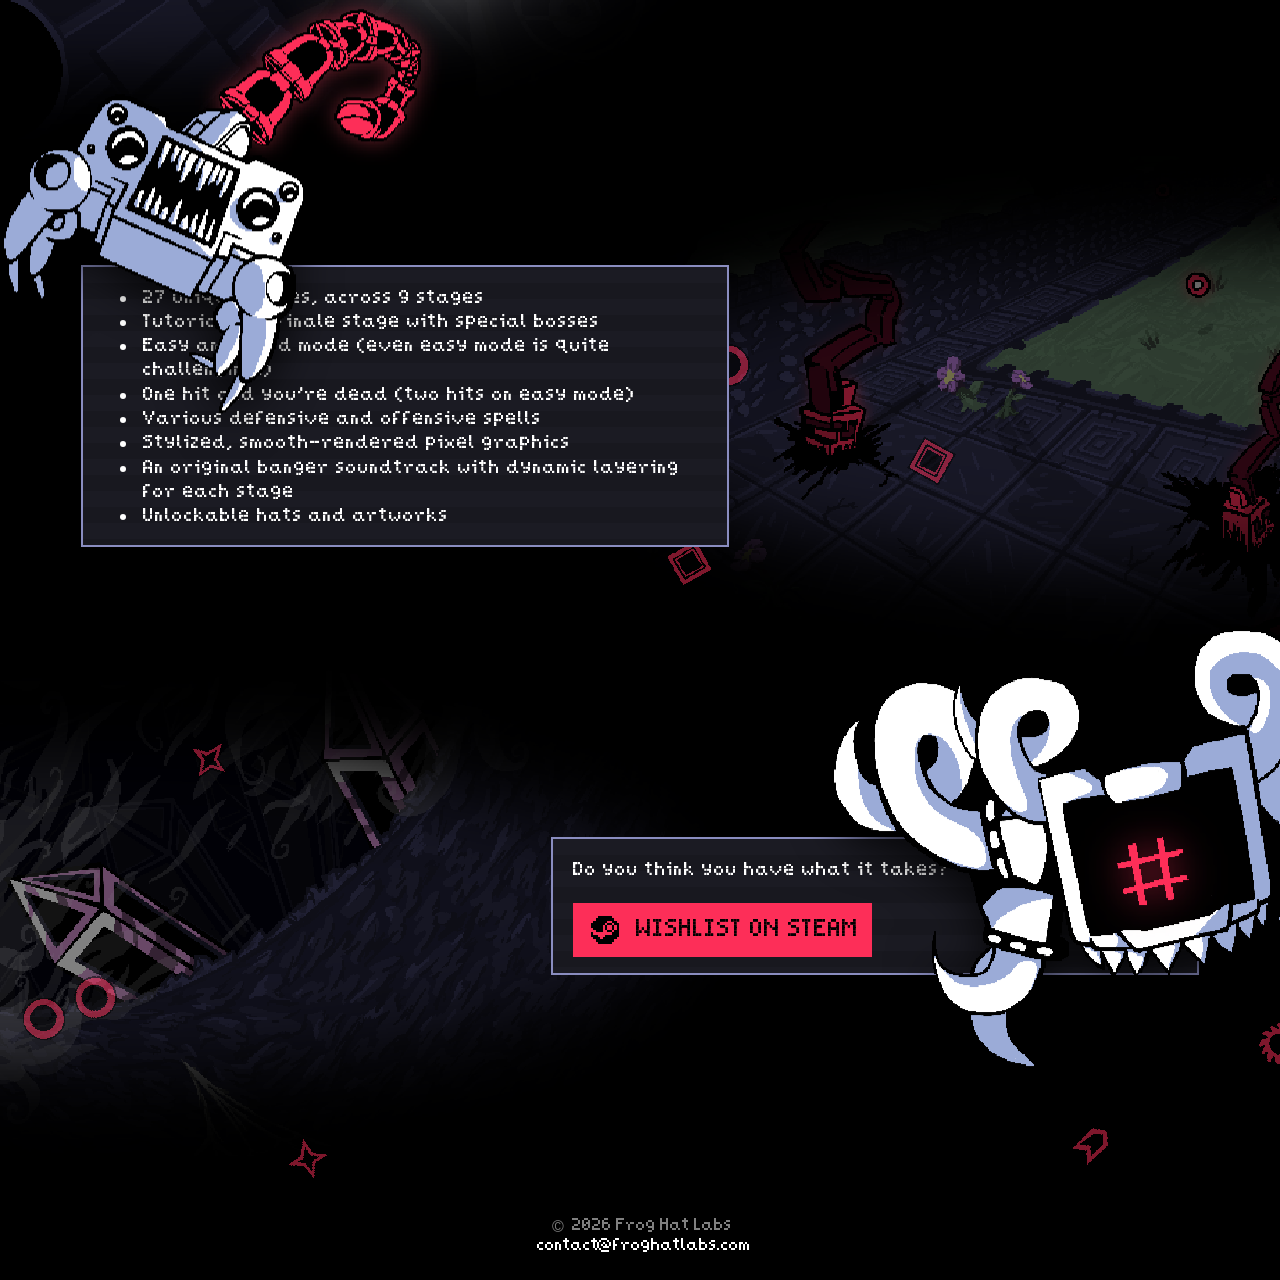
==== commit 9a327672: "removed "socials-" prefix" ====
--- a/index.html
+++ b/index.html
@@ -6,16 +6,16 @@
     <title>Frog Hat Labs</title>
     <link rel="icon" type="image/x-icon" href="/images/favicon.ico">
     <link rel="stylesheet" href="/styles.css">
-    <link rel="preload" as="image" href="/images/socials/socials-youtube-active.png">
-    <link rel="preload" as="image" href="/images/socials/socials-bluesky-active.png">
-    <link rel="preload" as="image" href="/images/socials/socials-x-active.png">
-    <link rel="preload" as="image" href="/images/socials/socials-discord-active.png">
-    <link rel="preload" as="image" href="/images/socials/socials-website-active.png">
-    <link rel="preload" as="image" href="/images/socials/socials-itchio-active.png">
-    <link rel="preload" as="image" href="/images/socials/socials-soundcloud-active.png">
-    <link rel="preload" as="image" href="/images/socials/socials-newgrounds-active.png">
-    <link rel="preload" as="image" href="/images/socials/socials-github-active.png">
-    <link rel="preload" as="image" href="/images/socials/socials-bandcamp-active.png">
+    <link rel="preload" as="image" href="/images/socials/youtube-active.png">
+    <link rel="preload" as="image" href="/images/socials/bluesky-active.png">
+    <link rel="preload" as="image" href="/images/socials/x-active.png">
+    <link rel="preload" as="image" href="/images/socials/discord-active.png">
+    <link rel="preload" as="image" href="/images/socials/website-active.png">
+    <link rel="preload" as="image" href="/images/socials/itchio-active.png">
+    <link rel="preload" as="image" href="/images/socials/soundcloud-active.png">
+    <link rel="preload" as="image" href="/images/socials/newgrounds-active.png">
+    <link rel="preload" as="image" href="/images/socials/github-active.png">
+    <link rel="preload" as="image" href="/images/socials/bandcamp-active.png">
     <meta property="og:title" content="Frog Hat Labs">
     <meta property="og:description" content="A team of indie devs, artists, and musicians making stuff we love.">
     <meta property="og:image" content="/images/frog-hat-labs-logo.png">
@@ -98,10 +98,10 @@
                     <div class="frog-hat-labs-description">
                         <p>Heya!<br><br>We're a team of indie devs, artists, and musicians making stuff we love.</p>
                         <div class="frog-hat-labs-socials">
-                            <a class="icon-btn" href="https://www.youtube.com/@FrogHatLabs" target="_blank" rel="noopener noreferrer"><img src="/images/socials/socials-youtube.png" alt="YouTube"></a>
-                            <a class="icon-btn" href="https://bsky.app/profile/froghatlabs.com" target="_blank" rel="noopener noreferrer"><img src="/images/socials/socials-bluesky.png" alt="Bluesky"></a>
-                            <a class="icon-btn" href="https://x.com/froghatlabs" target="_blank" rel="noopener noreferrer"><img src="/images/socials/socials-x.png" alt="X"></a>
-                            <a class="icon-btn" href="https://discord.gg/B9u6Dk8MZy" target="_blank" rel="noopener noreferrer"><img src="/images/socials/socials-discord.png" alt="Discord"></a>
+                            <a class="icon-btn" href="https://www.youtube.com/@FrogHatLabs" target="_blank" rel="noopener noreferrer"><img src="/images/socials/youtube.png" alt="YouTube"></a>
+                            <a class="icon-btn" href="https://bsky.app/profile/froghatlabs.com" target="_blank" rel="noopener noreferrer"><img src="/images/socials/bluesky.png" alt="Bluesky"></a>
+                            <a class="icon-btn" href="https://x.com/froghatlabs" target="_blank" rel="noopener noreferrer"><img src="/images/socials/x.png" alt="X"></a>
+                            <a class="icon-btn" href="https://discord.gg/B9u6Dk8MZy" target="_blank" rel="noopener noreferrer"><img src="/images/socials/discord.png" alt="Discord"></a>
                         </div>
                     </div>
                 </div>
--- a/styles.css
+++ b/styles.css
@@ -95,16 +95,16 @@
 }
 
 .icon-btn:hover img { scale: 1.4; }
-.icon-btn:hover img[src$="socials-youtube.png"] { content: url('/images/socials/socials-youtube-active.png'); }
-.icon-btn:hover img[src$="socials-bluesky.png"] { content: url('/images/socials/socials-bluesky-active.png'); }
-.icon-btn:hover img[src$="socials-x.png"] { content: url('/images/socials/socials-x-active.png'); }
-.icon-btn:hover img[src$="socials-discord.png"] { content: url('/images/socials/socials-discord-active.png'); }
-.icon-btn:hover img[src$="socials-itchio.png"] { content: url('/images/socials/socials-itchio-active.png'); }
-.icon-btn:hover img[src$="socials-website.png"] { content: url('/images/socials/socials-website-active.png'); }
-.icon-btn:hover img[src$="socials-soundcloud.png"] { content: url('/images/socials/socials-soundcloud-active.png'); }
-.icon-btn:hover img[src$="socials-newgrounds.png"] { content: url('/images/socials/socials-newgrounds-active.png'); }
-.icon-btn:hover img[src$="socials-github.png"] { content: url('/images/socials/socials-github-active.png'); }
-.icon-btn:hover img[src$="socials-bandcamp.png"] { content: url('/images/socials/socials-bandcamp-active.png'); }
+.icon-btn:hover img[src$="youtube.png"] { content: url('/images/socials/youtube-active.png'); }
+.icon-btn:hover img[src$="bluesky.png"] { content: url('/images/socials/bluesky-active.png'); }
+.icon-btn:hover img[src$="x.png"] { content: url('/images/socials/x-active.png'); }
+.icon-btn:hover img[src$="discord.png"] { content: url('/images/socials/discord-active.png'); }
+.icon-btn:hover img[src$="itchio.png"] { content: url('/images/socials/itchio-active.png'); }
+.icon-btn:hover img[src$="website.png"] { content: url('/images/socials/website-active.png'); }
+.icon-btn:hover img[src$="soundcloud.png"] { content: url('/images/socials/soundcloud-active.png'); }
+.icon-btn:hover img[src$="newgrounds.png"] { content: url('/images/socials/newgrounds-active.png'); }
+.icon-btn:hover img[src$="github.png"] { content: url('/images/socials/github-active.png'); }
+.icon-btn:hover img[src$="bandcamp.png"] { content: url('/images/socials/bandcamp-active.png'); }
 
 .footer {
     position: relative;
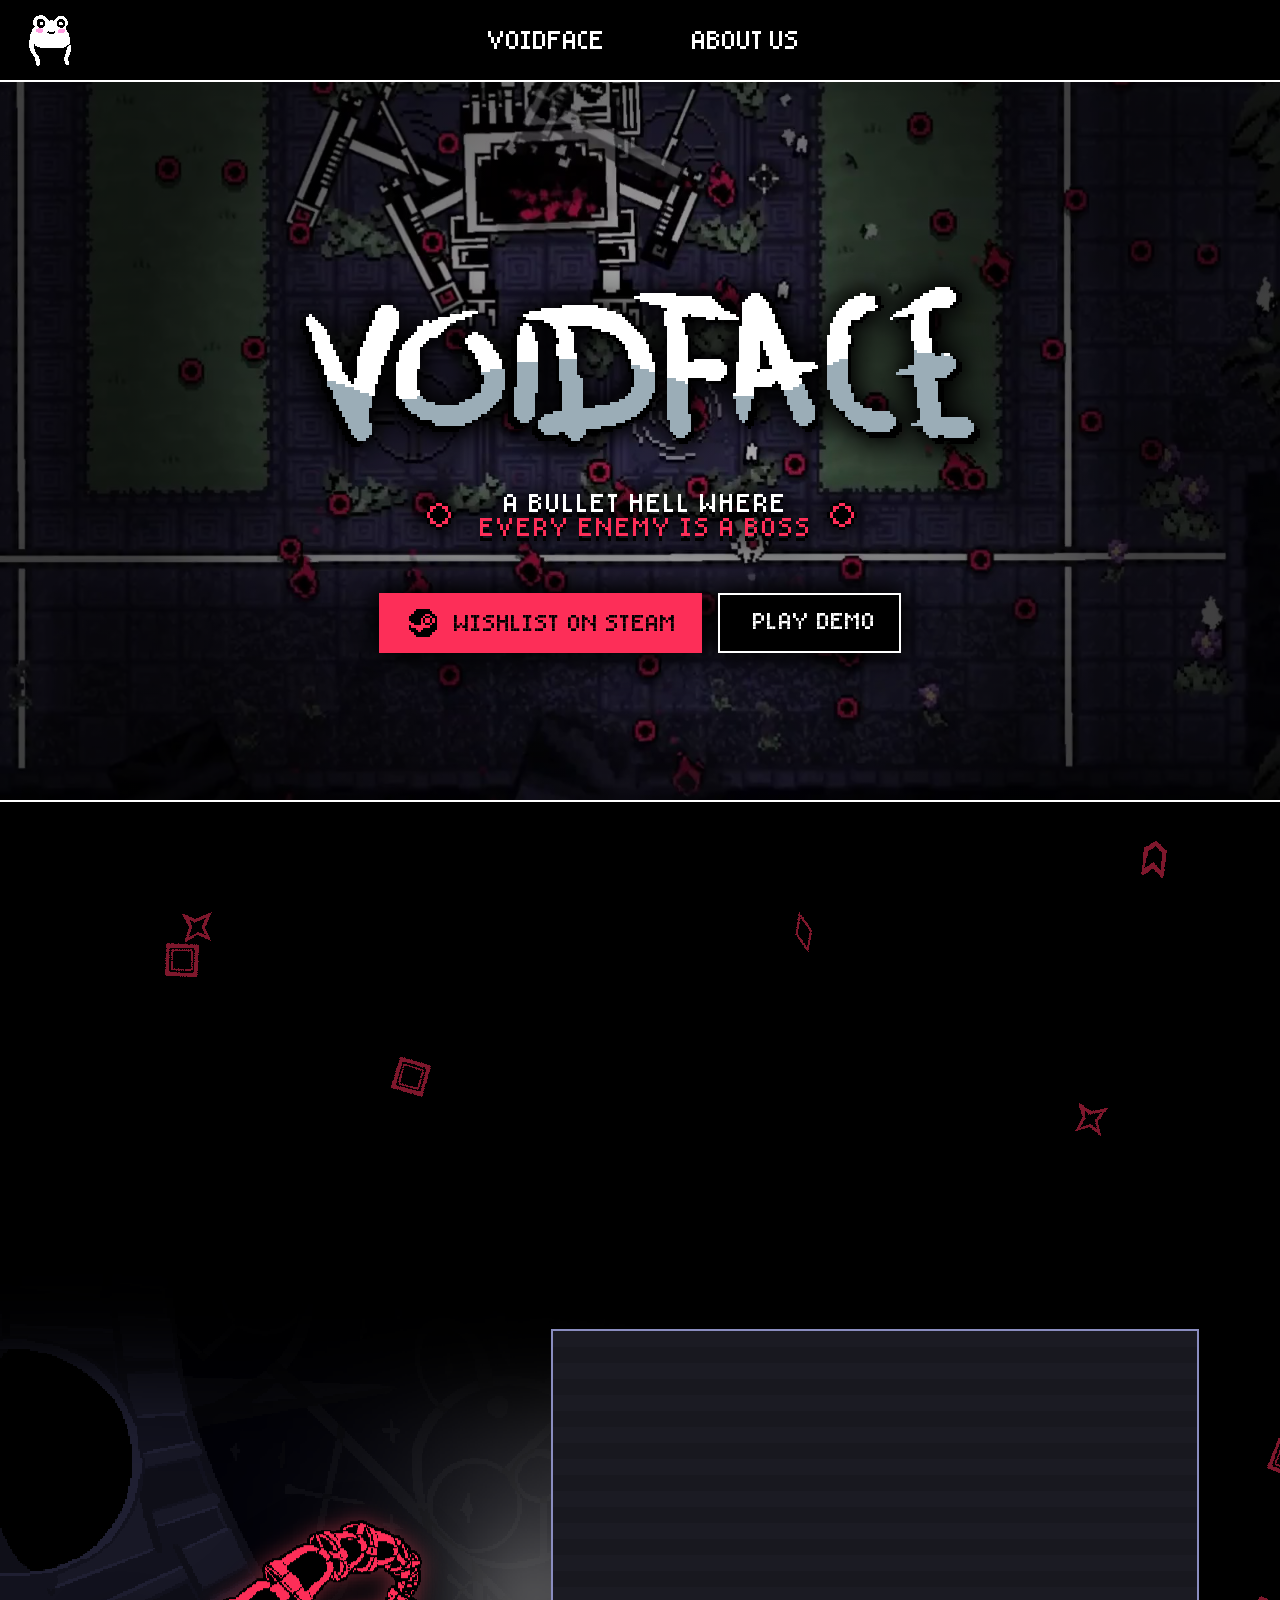
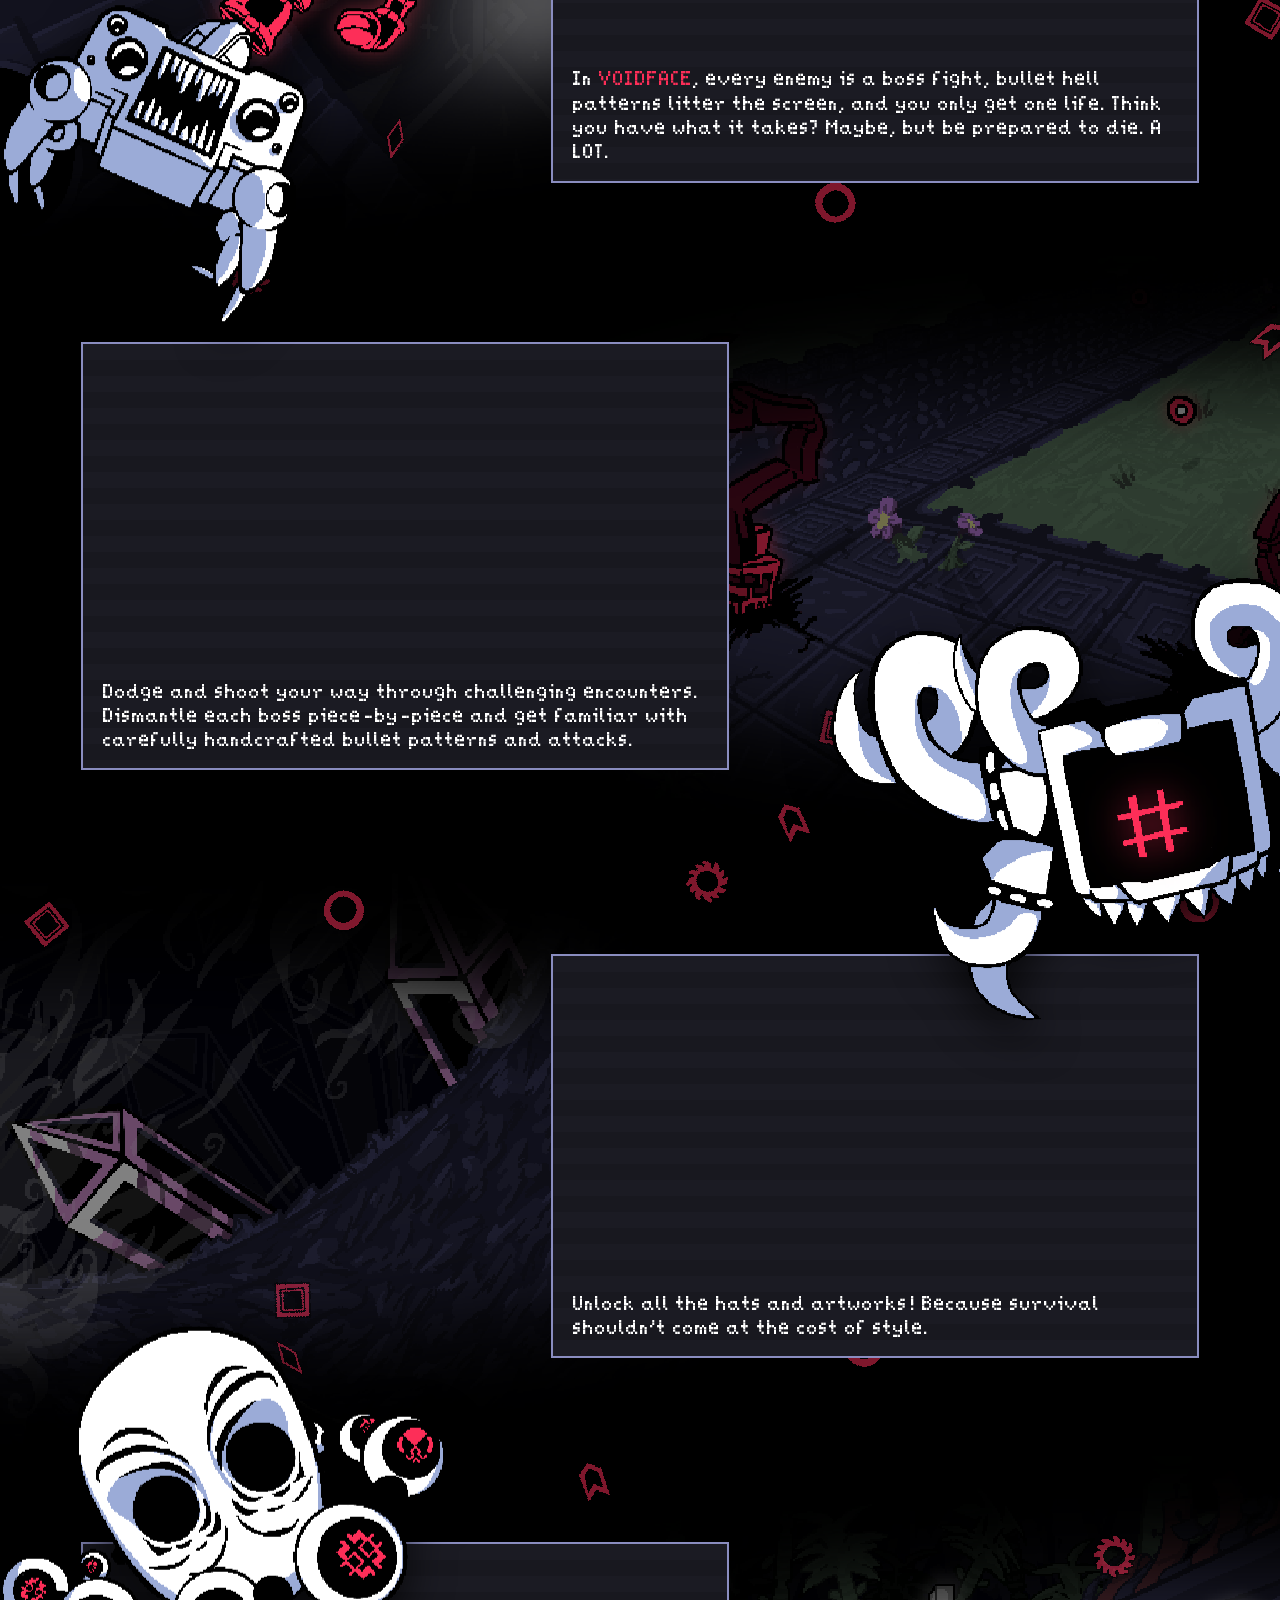
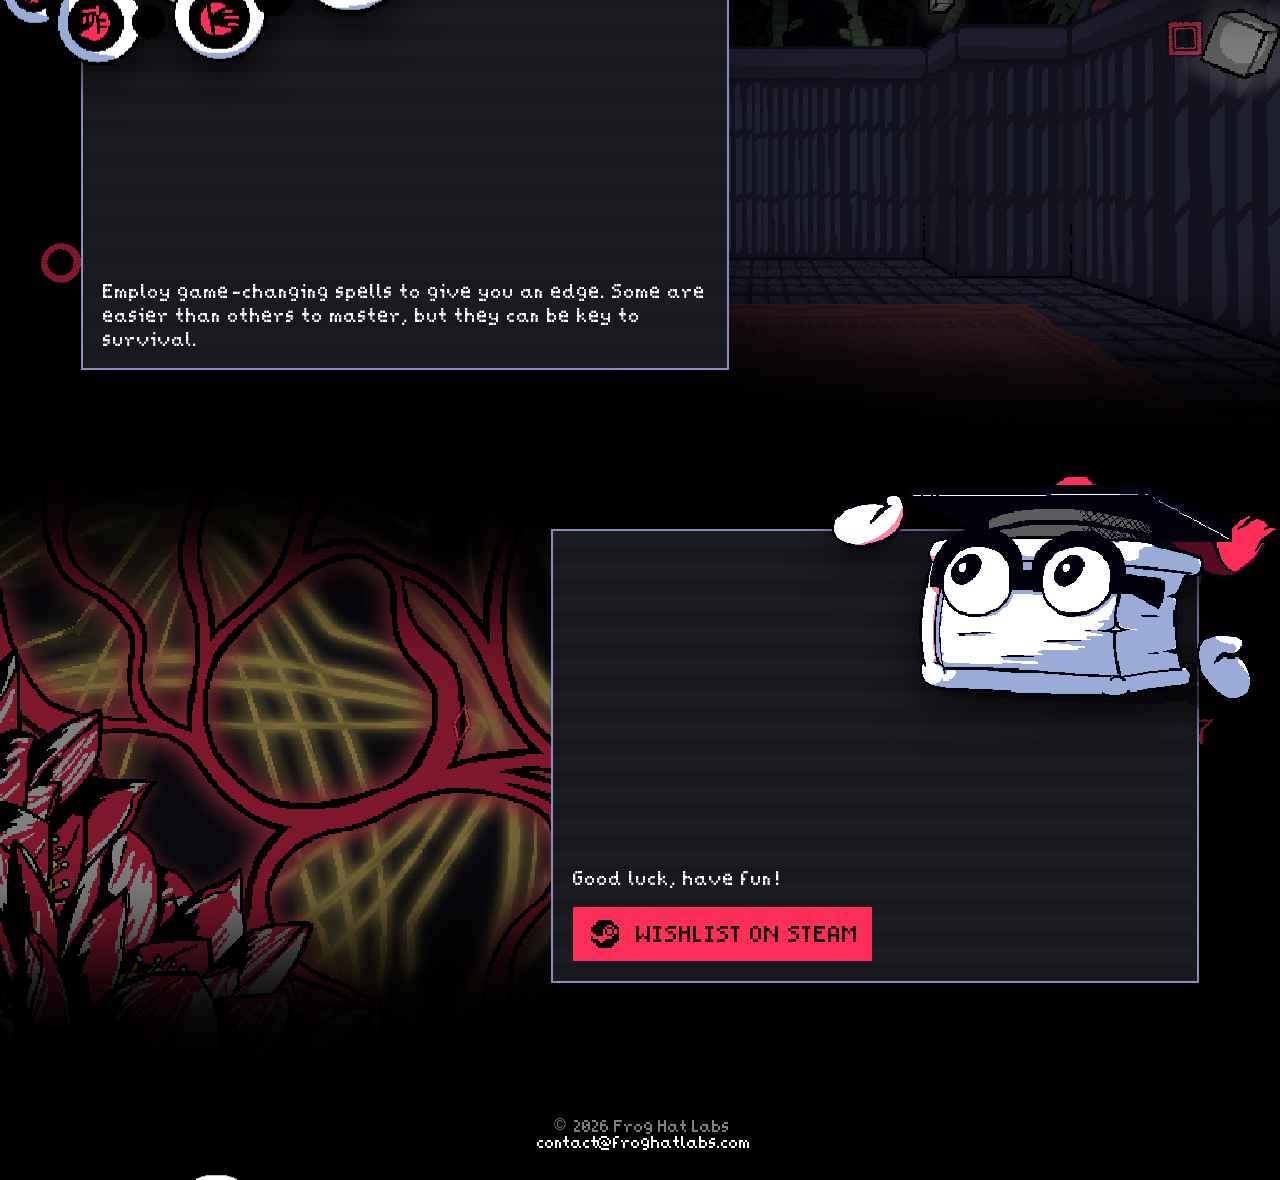
==== commit 67c52b9d: "voidface page polish" ====
--- a/index.html
+++ b/index.html
@@ -53,42 +53,68 @@
                 </div>
             </div>
             <div class="content game-content">
-                <iframe class="youtube-trailer" width="800" height="450" src="https://www.youtube.com/embed/HrbvmGMM_G4" title="VOIDFACEOfficial Gameplay Trailer" allow="accelerometer; autoplay; clipboard-write; encrypted-media; gyroscope; picture-in-picture" allowfullscreen></iframe>
+                <iframe class="youtube-trailer" width="800" height="450" src="https://www.youtube.com/embed/9dDnccHiwFQ" title="VOIDFACE Release Date Trailer" allow="accelerometer; autoplay; clipboard-write; encrypted-media; gyroscope; picture-in-picture" allowfullscreen></iframe>
             </div>
             <!--<img src="/images/voidface-cover-art.png" class="cover-art"-->
             <section class="enemy-showcase">
                 <div class="enemy-row enemy-row-left">
-                    <img src="/images/enemies/monster.png" class="enemy-art" data-parallax-speed="0.3">
+                    <img src="/images/enemies/monster.png" class="enemy-art" data-parallax-speed="0.15">
                     <div class="voidface-panel">
-                        <p>In <span class="highlight">VOIDFACE</span>, you face off in a challenging bullet-hell arena shooter to try and clear bite-sized boss rush challenges. Learn to dodge their attacks, cast spells to gain an upper hand, and kill everything that gets in your way.</p>
+                        <video class="panel-gif" muted loop playsinline preload="metadata">
+                            <source src="/images/gifs/storepage%20gifs/vf%20storepage%20gif%20bosses.mp4" type="video/mp4">
+                        </video>
+                        <p>In <span class="highlight">VOIDFACE</span>, every enemy is a boss fight, bullet hell patterns litter the screen, and you only get one life. Think you have what it takes? Maybe, but be prepared to die. A LOT.</p>
                     </div>
                     <img src="/images/stages/classic.png" class="stage-art">
                 </div>
                 <div class="enemy-row enemy-row-right">
                     <div class="voidface-panel">
-                        <ul class="feature-list">
-                            <li>27 unique bosses, across 9 stages</li>
-                            <li>Tutorial and finale stage with special bosses</li>
-                            <li>Easy and hard mode (even easy mode is quite challenging!)</li>
-                            <li>One hit and you're dead (two hits on easy mode)</li>
-                            <li>Various defensive and offensive spells</li>
-                            <li>Stylized, smooth-rendered pixel graphics</li>
-                            <li>An original banger soundtrack with dynamic layering for each stage</li>
-                            <li>Unlockable hats and artworks</li>
-                        </ul>
+                        <video class="panel-gif" muted loop playsinline preload="metadata">
+                            <source src="/images/gifs/storepage%20gifs/vf%20storepage%20gif%20parts.mp4" type="video/mp4">
+                        </video>
+                        <p>Dodge and shoot your way through challenging encounters. Dismantle each boss piece-by-piece and get familiar with carefully handcrafted bullet patterns and attacks.</p>
                     </div>
-                    <img src="/images/enemies/evil.png" class="enemy-art" data-parallax-speed="0.3">
+                    <img src="/images/enemies/evil.png" class="enemy-art" data-parallax-speed="0.15">
                     <img src="/images/stages/intro.png" class="stage-art">
                 </div>
                 <div class="enemy-row enemy-row-left">
-                    <img src="/images/enemies/elder.png" class="enemy-art" data-parallax-speed="0.3">
+                    <img src="/images/enemies/elder.png" class="enemy-art" data-parallax-speed="0.15">
                     <div class="voidface-panel">
-                        <p>Do you think you have what it takes?</p>
-                        <a class="hero-btn hero-btn-primary" style="margin: 4px 4px 16px 4px; width: auto; padding: 10px 16px;" href="https://store.steampowered.com/app/3224540/VOIDFACE/" target="_blank" rel="noopener noreferrer"><span class="btn-icon"></span> Wishlist on Steam</a>
+                        <video class="panel-gif" muted loop playsinline preload="metadata">
+                            <source src="/images/gifs/storepage%20gifs/vf%20storepage%20gif%20hats.mp4" type="video/mp4">
+                        </video>
+                        <p>Unlock all the hats and artworks! Because survival shouldn't come at the cost of style.</p>
                     </div>
                     <img src="/images/stages/chaos.png" class="stage-art">
                 </div>
+                <div class="enemy-row enemy-row-right">
+                    <div class="voidface-panel">
+                        <video class="panel-gif" muted loop playsinline preload="metadata">
+                            <source src="/images/gifs/storepage%20gifs/vf%20storepage%20gif%20spells.mp4" type="video/mp4">
+                        </video>
+                        <p>Employ game-changing spells to give you an edge. Some are easier than others to master, but they can be key to survival.</p>
+                    </div>
+                    <img src="/images/enemies/scholar.png" class="enemy-art" data-parallax-speed="0.15">
+                    <img src="/images/stages/tutorial.png" class="stage-art">
+                </div>
+                <div class="enemy-row enemy-row-left">
+                    <img src="/images/enemies/voidface.png" class="enemy-art" data-parallax-speed="0.15">
+                    <div class="voidface-panel">
+                        
+                        <video class="panel-gif" muted loop playsinline preload="metadata">
+                            <source src="/images/gifs/storepage%20gifs/vf%20storepage%20gif%20ded.mp4" type="video/mp4">
+                        </video>
+                        <p>Good luck, have fun!</p>
+                        <a class="hero-btn hero-btn-primary" style="margin: 16px 4px 4px 4px; width: auto; padding: 10px 16px;" href="https://store.steampowered.com/app/3224540/VOIDFACE/" target="_blank" rel="noopener noreferrer"><span class="btn-icon"></span> Wishlist on Steam</a>
+                    </div>
+                    <img src="/images/stages/finale.png" class="stage-art">
+                </div>
             </section>
+            <footer class="footer">
+                <div class="footer-content">
+                    <p>© 2026 Frog Hat Labs<br><a href="mailto:contact@froghatlabs.com">contact@froghatlabs.com</a></p>
+                </div>
+            </footer>
         </section>
 
         <section id="about" class="section">
@@ -112,12 +138,6 @@
         </section>
     </div>
 
-    <footer class="footer">
-        <div class="footer-content">
-            <p>© 2026 Frog Hat Labs<br><a href="mailto:contact@froghatlabs.com">contact@froghatlabs.com</a></p>
-        </div>
-    </footer>
-
 <script>
     const params = new URLSearchParams(window.location.search);
     const redirect = params.get('redirect');
--- a/styles.css
+++ b/styles.css
@@ -69,6 +69,7 @@
     color: #fff;
     font: 24px 'AbhoFont', sans-serif;
     text-transform: uppercase;
+    white-space: nowrap;
     cursor: pointer;
     transition: background .3s, color .3s;
 }
@@ -115,7 +116,6 @@
     color: gray;
     font-size: 16px;
     text-align: center;
-    background: #000;
 }
 
 .footer a { color: #fff; text-decoration: none; }
@@ -171,7 +171,7 @@
     align-items: stretch;
     column-gap: 22px;
     width: 100%;
-    height: 500px;
+    height: 600px;
     position: relative;
 }
 
@@ -218,7 +218,7 @@
     position: relative;
     width: 80%;
     margin: 0 auto;
-    padding: 0 16px;
+    padding: 16px;
     align-self: center;
     text-align: left;
     font-size: 18px;
@@ -233,6 +233,19 @@
     );
 }
 
+.voidface-panel .panel-gif {
+    display: block;
+    width: 100%;
+    height: auto;
+    margin: 0 0 14px;
+    image-rendering: pixelated;
+    pointer-events: none;
+}
+
+.voidface-panel p {
+    margin: 0;
+}
+
 .tagline-container {
     display: flex;
     gap: 20px;
@@ -336,18 +349,6 @@
     image-rendering: crisp-edges;
 }
 
-.hero-btn-primary::before {
-    content: '';
-    position: absolute;
-    top: -20%;
-    left: -120%;
-    width: 80%;
-    height: 150%;
-    background: linear-gradient(115deg, transparent 0%, rgba(255, 255, 255, 1) 50%, transparent 100%);
-    transform: rotate(12deg);
-    transition: left .45s cubic-bezier(.16, 1, .3, 1);
-}
-
 .hero-btn-primary:hover {
     transform: translateY(-4px) scale(1.03);
     color: var(--vf-accent);
@@ -355,8 +356,6 @@
     box-shadow: 0 0 0 2px #fff, 0 0 14px #fff, 0 0 26px var(--vf-accent);
     animation: pulse 1s ease-in-out infinite alternate;
 }
-
-.hero-btn-primary:hover::before { left: 130%; }
 
 @keyframes pulse {
     from { box-shadow: 0 0 0 2px #fff, 0 0 10px #fff, 0 0 18px var(--vf-accent); }
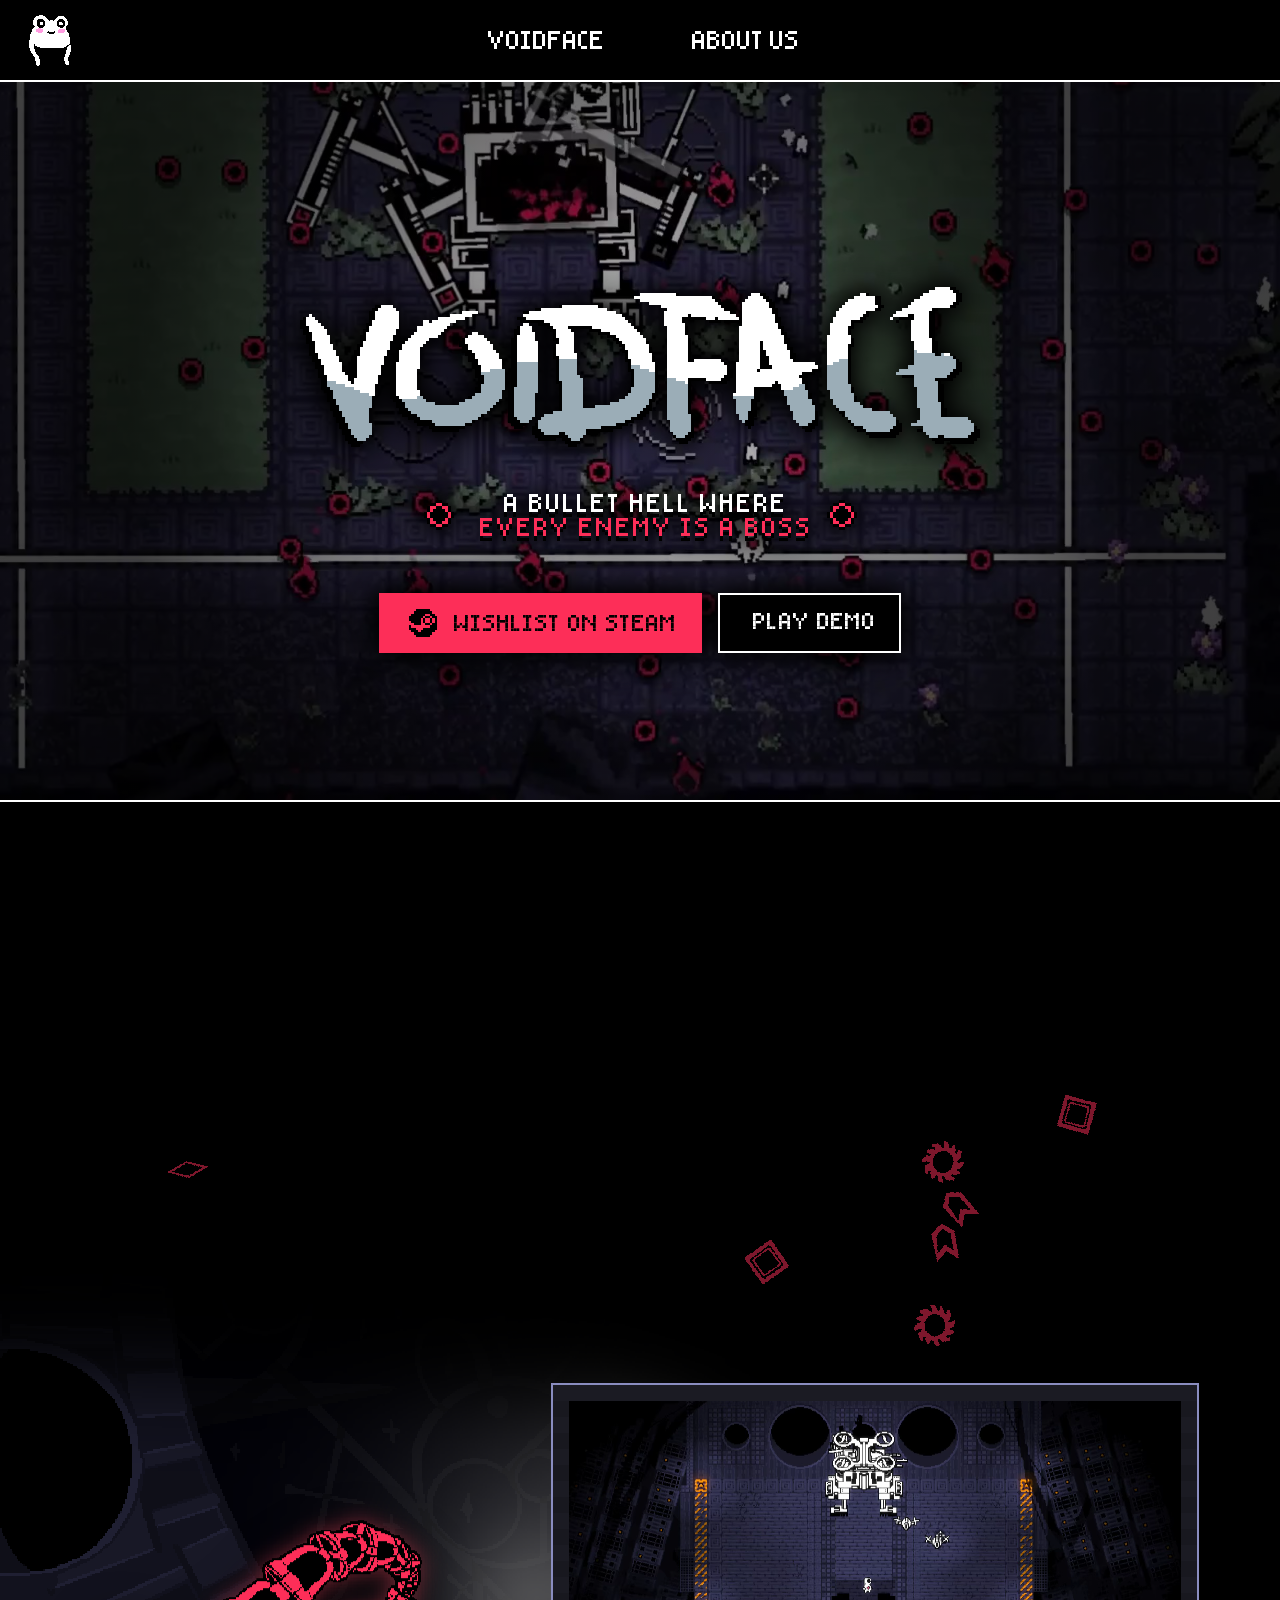
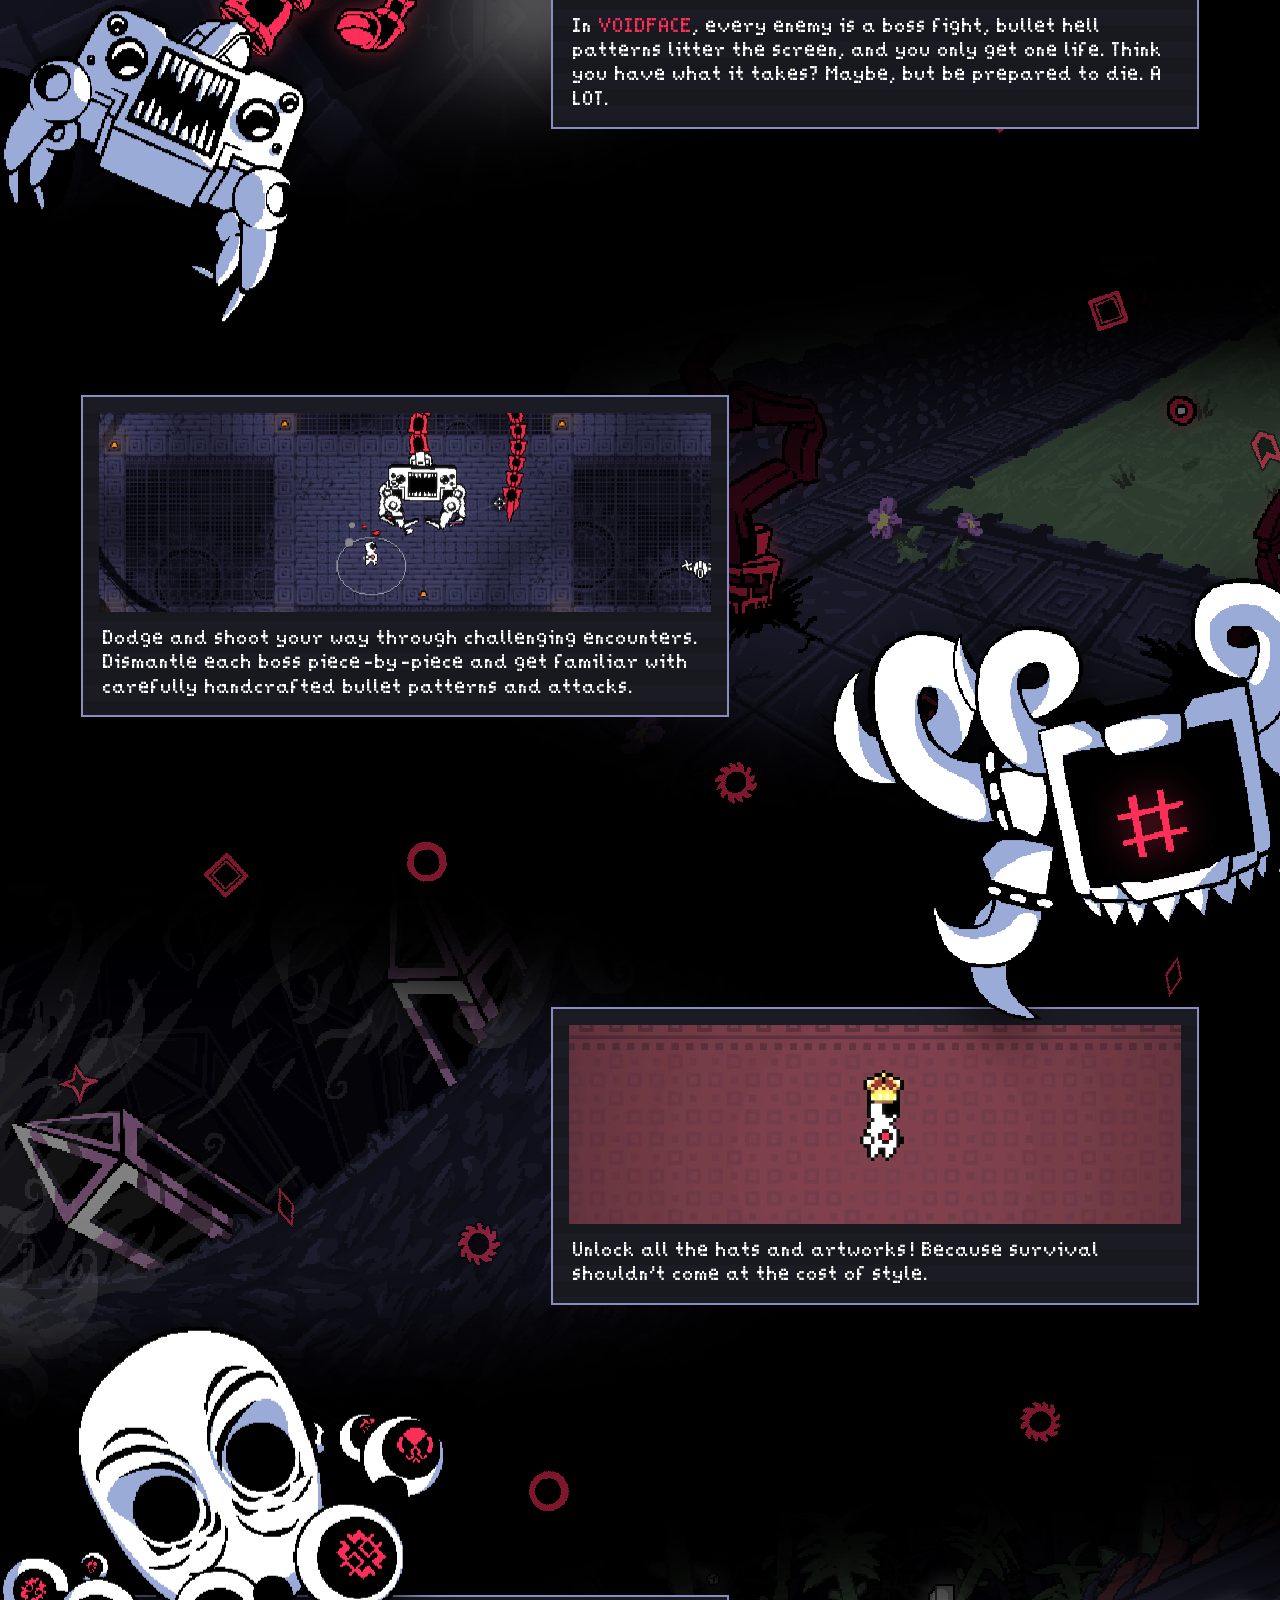
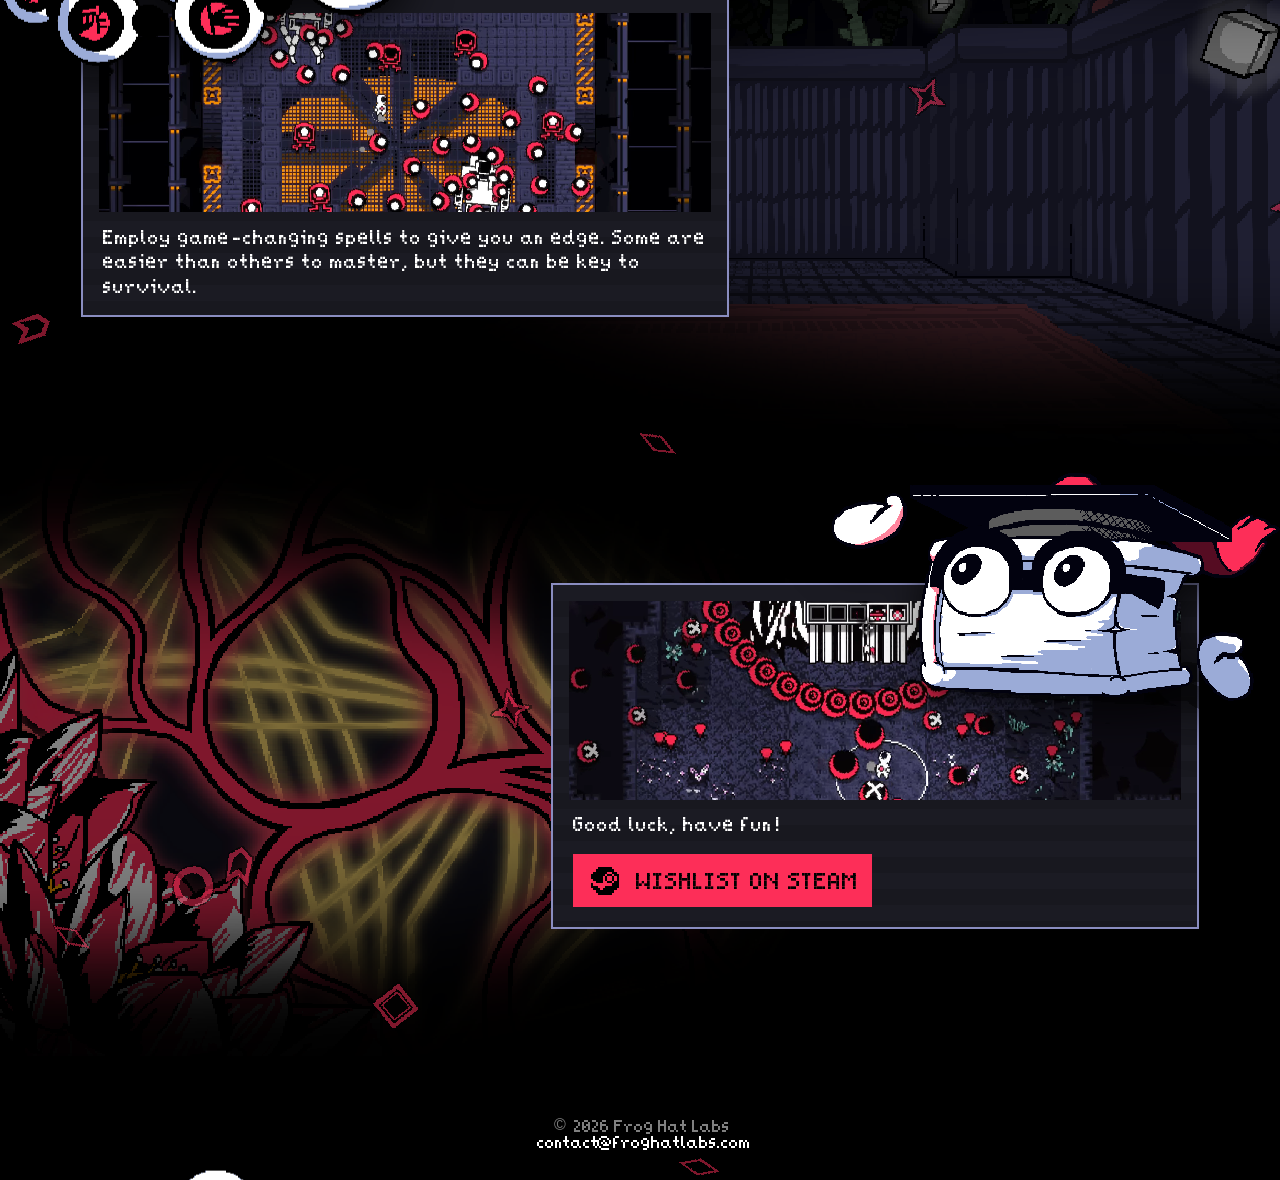
==== commit ffaf578f: "gifs are less laggy" ====
--- a/index.html
+++ b/index.html
@@ -36,7 +36,7 @@
             <div class="falling-bullets"></div>
             <div class="voidface-hero">
                 <video class="hero-video" autoplay muted loop playsinline poster="/images/voidface-hero-placeholder.jpg">
-                    <source src="/images/voidface-hero.mp4" type="video/mp4">
+                    <source src="/images/voidface-hero.webm" type="video/webm">
                 </video>
                 <div class="hero-overlay"></div> <!-- vignette -->
                 <div class="hero-content">
@@ -61,7 +61,7 @@
                     <img src="/images/enemies/monster.png" class="enemy-art" data-parallax-speed="0.15">
                     <div class="voidface-panel">
                         <video class="panel-gif" muted loop playsinline preload="metadata">
-                            <source src="/images/gifs/storepage%20gifs/vf%20storepage%20gif%20bosses.mp4" type="video/mp4">
+                            <source src="/images/gifs/storepage%20gifs/vf%20storepage%20gif%20bosses.webm" type="video/webm">
                         </video>
                         <p>In <span class="highlight">VOIDFACE</span>, every enemy is a boss fight, bullet hell patterns litter the screen, and you only get one life. Think you have what it takes? Maybe, but be prepared to die. A LOT.</p>
                     </div>
@@ -70,7 +70,7 @@
                 <div class="enemy-row enemy-row-right">
                     <div class="voidface-panel">
                         <video class="panel-gif" muted loop playsinline preload="metadata">
-                            <source src="/images/gifs/storepage%20gifs/vf%20storepage%20gif%20parts.mp4" type="video/mp4">
+                            <source src="/images/gifs/storepage%20gifs/vf%20storepage%20gif%20parts.webm" type="video/webm">
                         </video>
                         <p>Dodge and shoot your way through challenging encounters. Dismantle each boss piece-by-piece and get familiar with carefully handcrafted bullet patterns and attacks.</p>
                     </div>
@@ -81,7 +81,7 @@
                     <img src="/images/enemies/elder.png" class="enemy-art" data-parallax-speed="0.15">
                     <div class="voidface-panel">
                         <video class="panel-gif" muted loop playsinline preload="metadata">
-                            <source src="/images/gifs/storepage%20gifs/vf%20storepage%20gif%20hats.mp4" type="video/mp4">
+                            <source src="/images/gifs/storepage%20gifs/vf%20storepage%20gif%20hats.webm" type="video/webm">
                         </video>
                         <p>Unlock all the hats and artworks! Because survival shouldn't come at the cost of style.</p>
                     </div>
@@ -90,7 +90,7 @@
                 <div class="enemy-row enemy-row-right">
                     <div class="voidface-panel">
                         <video class="panel-gif" muted loop playsinline preload="metadata">
-                            <source src="/images/gifs/storepage%20gifs/vf%20storepage%20gif%20spells.mp4" type="video/mp4">
+                            <source src="/images/gifs/storepage%20gifs/vf%20storepage%20gif%20spells.webm" type="video/webm">
                         </video>
                         <p>Employ game-changing spells to give you an edge. Some are easier than others to master, but they can be key to survival.</p>
                     </div>
@@ -102,7 +102,7 @@
                     <div class="voidface-panel">
                         
                         <video class="panel-gif" muted loop playsinline preload="metadata">
-                            <source src="/images/gifs/storepage%20gifs/vf%20storepage%20gif%20ded.mp4" type="video/mp4">
+                            <source src="/images/gifs/storepage%20gifs/vf%20storepage%20gif%20ded.webm" type="video/webm">
                         </video>
                         <p>Good luck, have fun!</p>
                         <a class="hero-btn hero-btn-primary" style="margin: 16px 4px 4px 4px; width: auto; padding: 10px 16px;" href="https://store.steampowered.com/app/3224540/VOIDFACE/" target="_blank" rel="noopener noreferrer"><span class="btn-icon"></span> Wishlist on Steam</a>
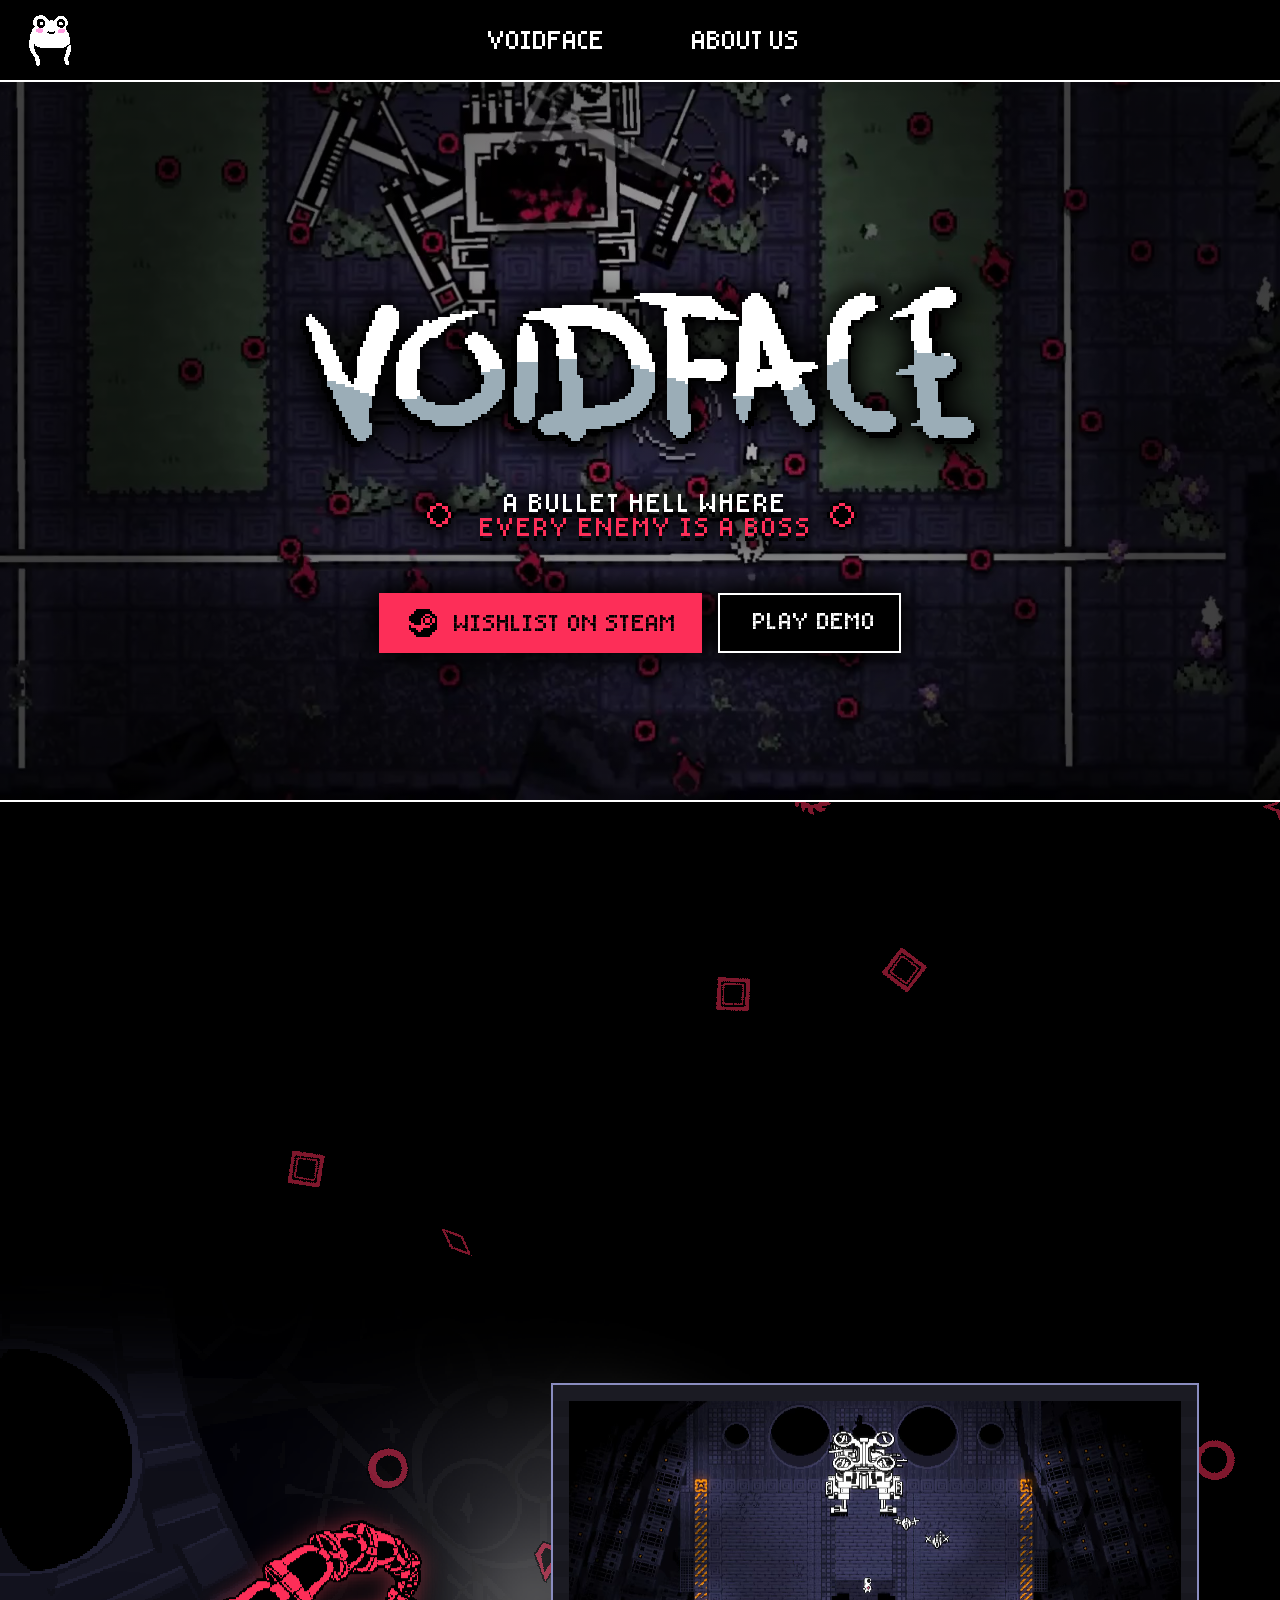
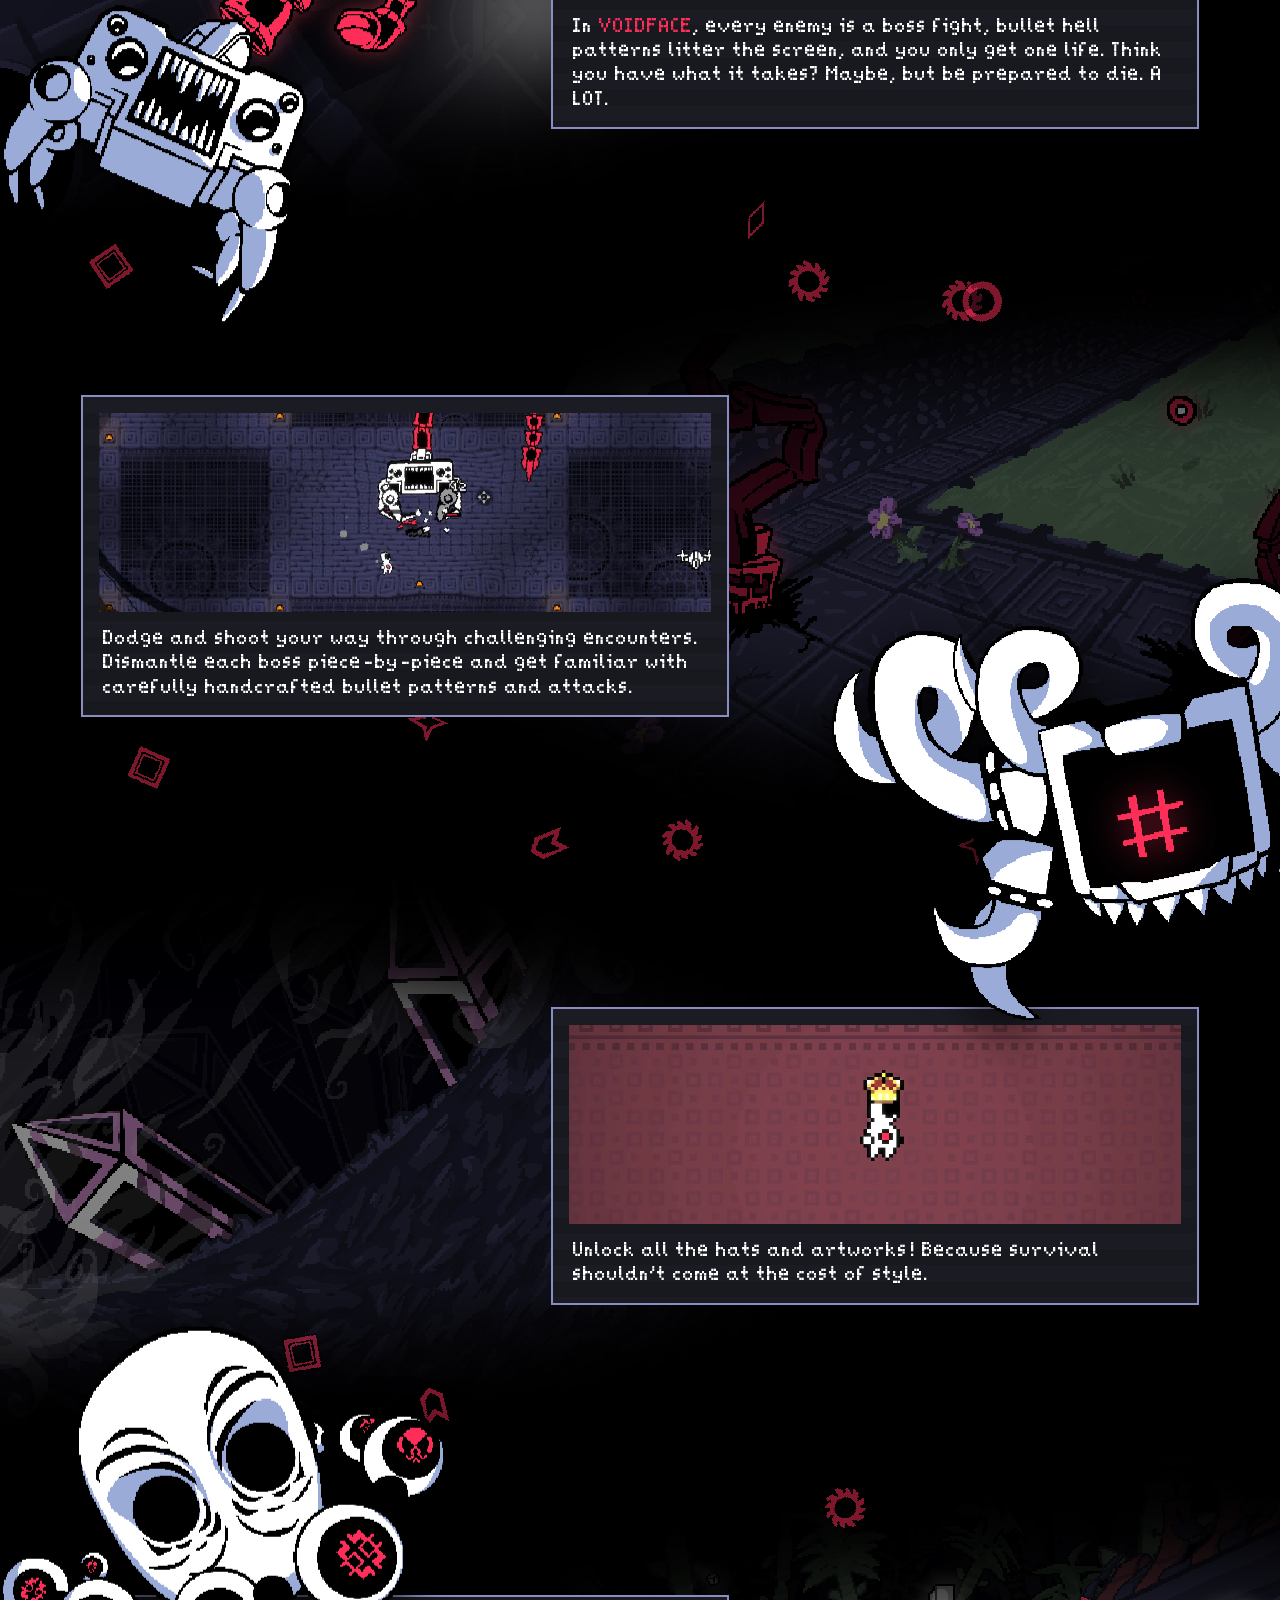
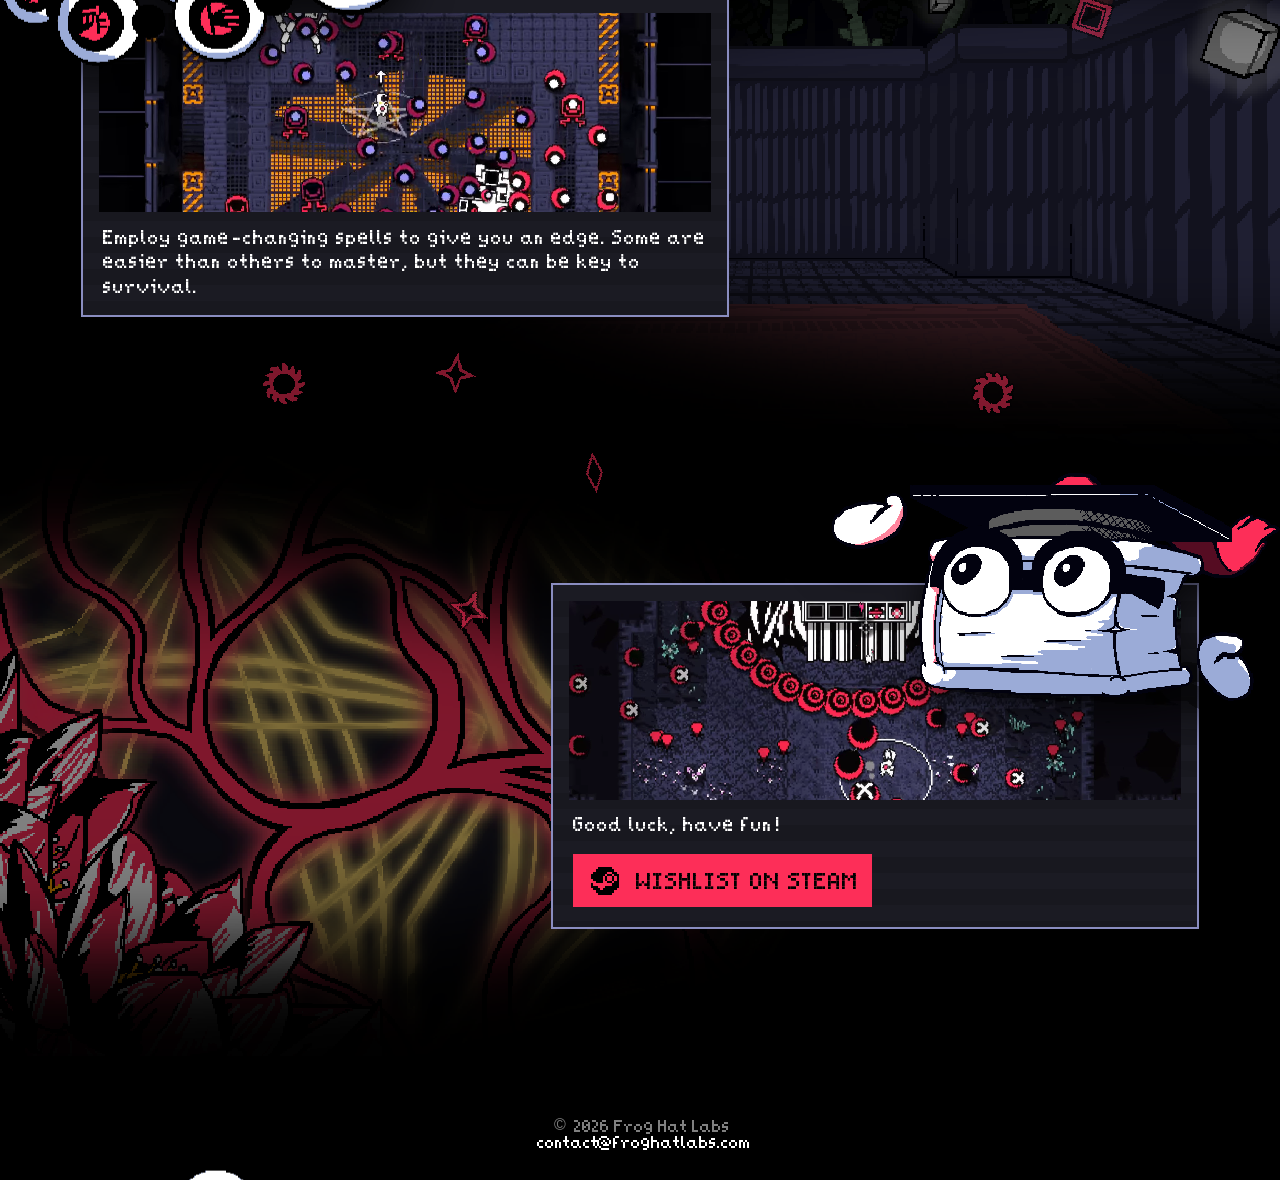
==== commit 7189dd44: "oops" ====
--- a/index.html
+++ b/index.html
@@ -36,7 +36,7 @@
             <div class="falling-bullets"></div>
             <div class="voidface-hero">
                 <video class="hero-video" autoplay muted loop playsinline poster="/images/voidface-hero-placeholder.jpg">
-                    <source src="/images/voidface-hero.webm" type="video/webm">
+                    <source src="/images/voidface-hero.mp4" type="video/mp4">
                 </video>
                 <div class="hero-overlay"></div> <!-- vignette -->
                 <div class="hero-content">
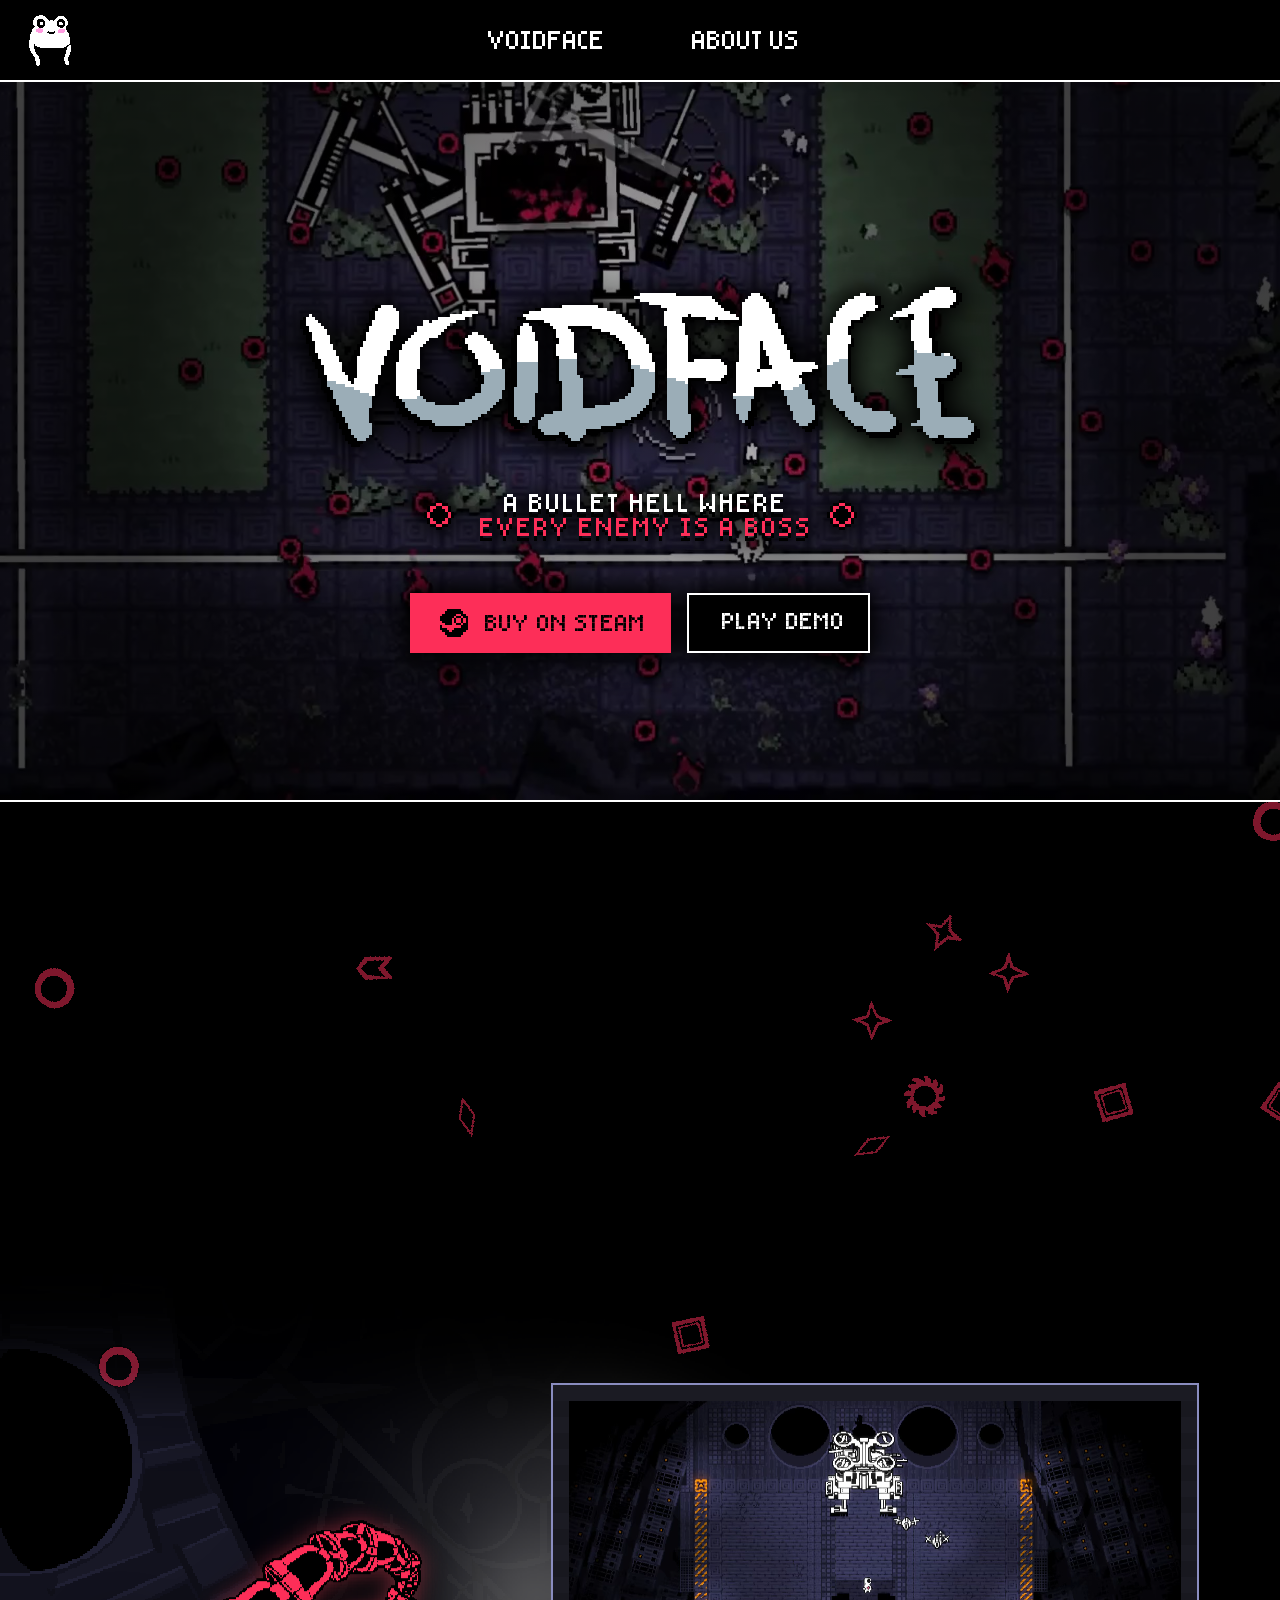
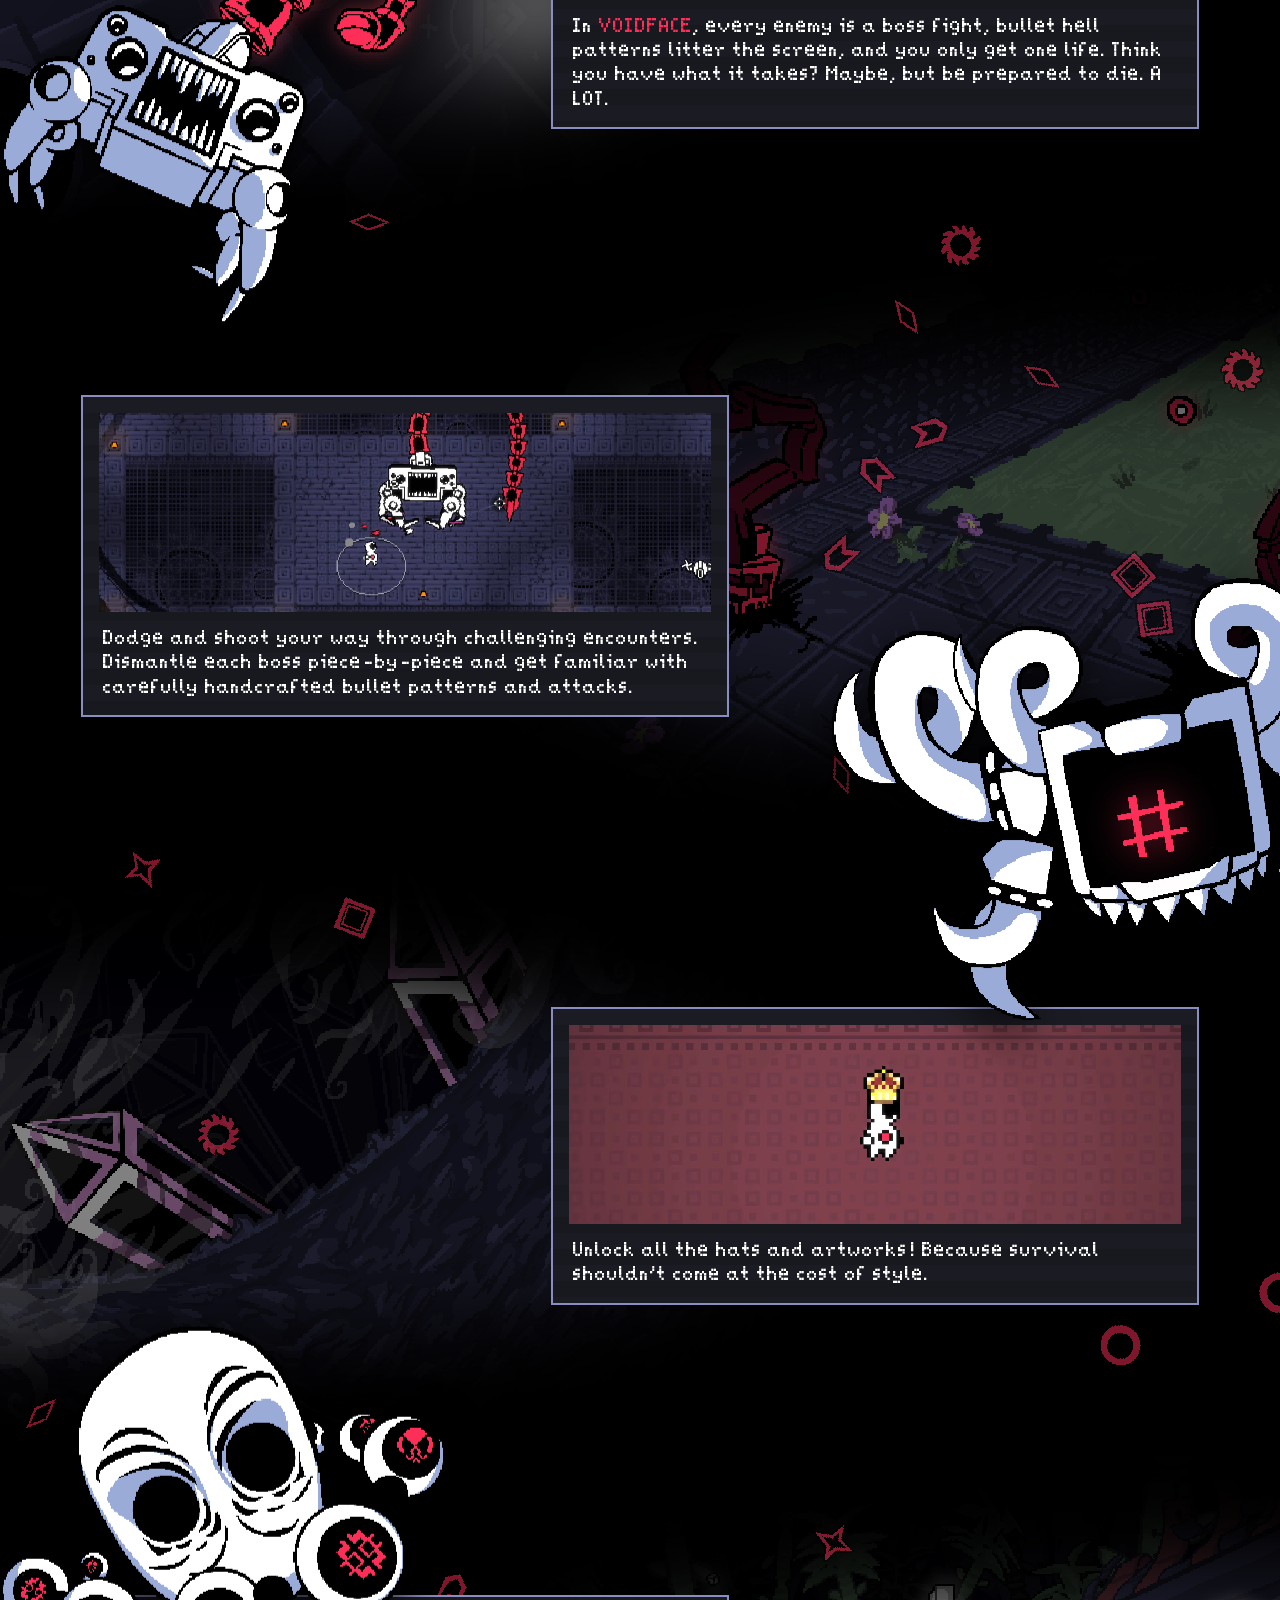
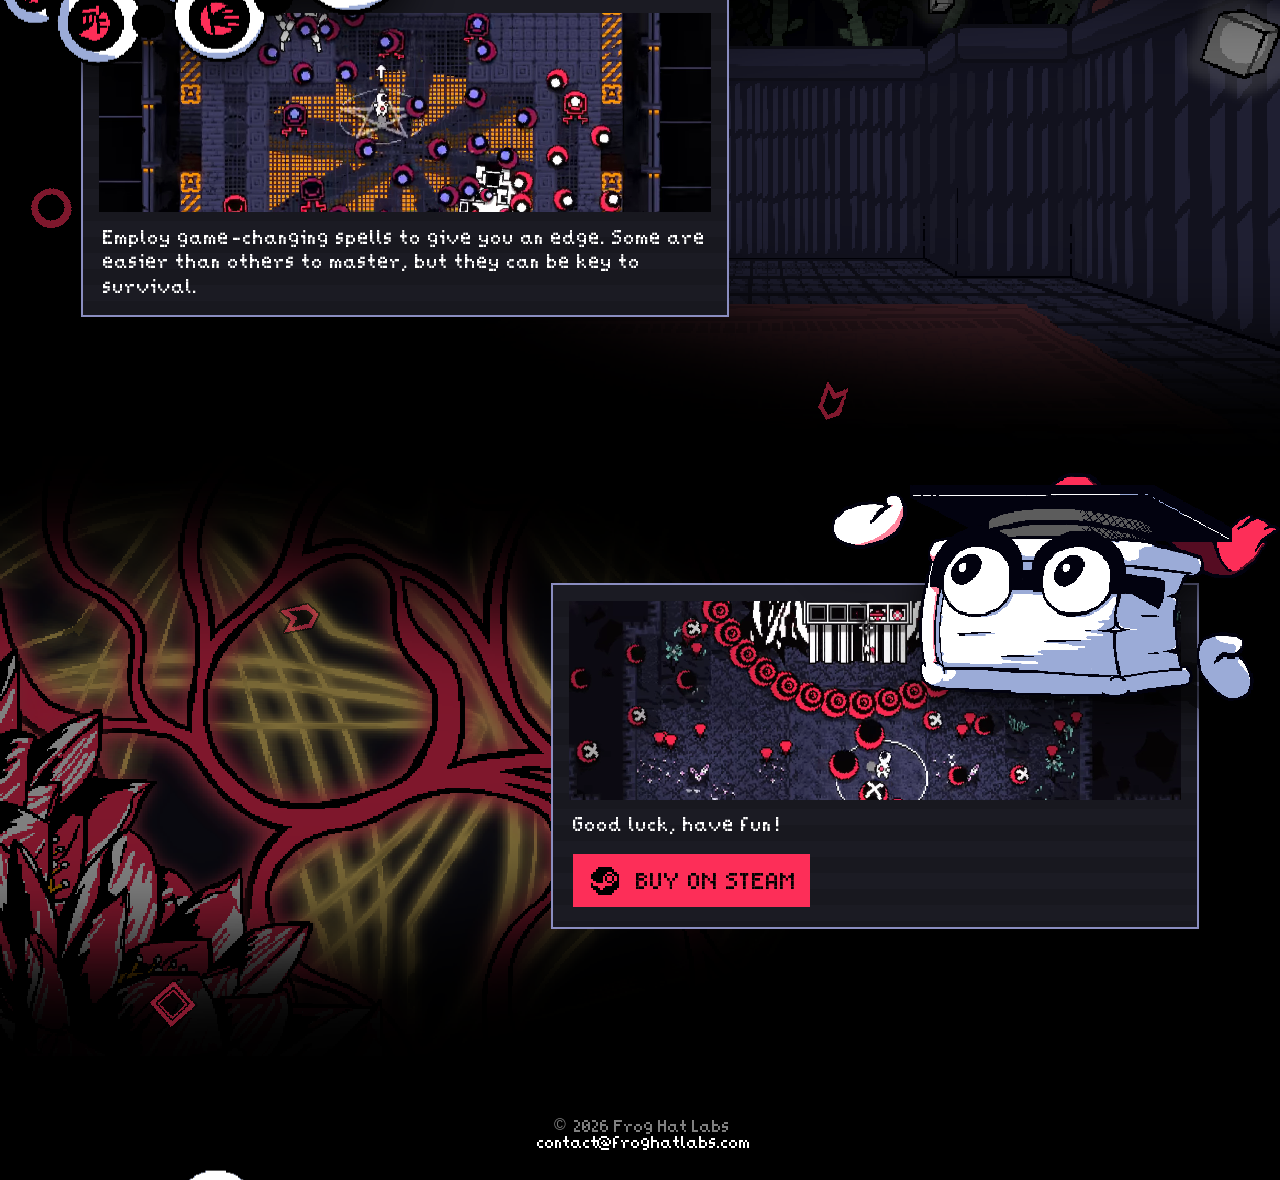
==== commit 37c944a7: "VOIDFACE RELEASE!!!" ====
--- a/index.html
+++ b/index.html
@@ -47,13 +47,13 @@
                         <img src="/images/bullet-0.png" class="voidface-bullet" alt="">
                     </div>
                     <div class="hero-actions">
-                        <a class="hero-btn hero-btn-primary" href="https://store.steampowered.com/app/3224540/VOIDFACE/" target="_blank" rel="noopener noreferrer"><span class="btn-icon"></span> Wishlist on Steam</a>
+                        <a class="hero-btn hero-btn-primary" href="https://store.steampowered.com/app/3224540/VOIDFACE/" target="_blank" rel="noopener noreferrer"><span class="btn-icon"></span> Buy on Steam</a>
                         <a class="hero-btn hero-btn-secondary" href="https://store.steampowered.com/app/3440020/VOIDFACE_Demo/" target="_blank" rel="noopener noreferrer">Play Demo</a>
                     </div>
                 </div>
             </div>
             <div class="content game-content">
-                <iframe class="youtube-trailer" width="800" height="450" src="https://www.youtube.com/embed/9dDnccHiwFQ" title="VOIDFACE Release Date Trailer" allow="accelerometer; autoplay; clipboard-write; encrypted-media; gyroscope; picture-in-picture" allowfullscreen></iframe>
+                <iframe class="youtube-trailer" width="800" height="450" src="https://www.youtube.com/embed/CncDY1W0A4w" title="VOIDFACE - Official Launch Trailer" allow="accelerometer; autoplay; clipboard-write; encrypted-media; gyroscope; picture-in-picture" allowfullscreen></iframe>
             </div>
             <!--<img src="/images/voidface-cover-art.png" class="cover-art"-->
             <section class="enemy-showcase">
@@ -105,7 +105,7 @@
                             <source src="/images/gifs/storepage%20gifs/vf%20storepage%20gif%20ded.webm" type="video/webm">
                         </video>
                         <p>Good luck, have fun!</p>
-                        <a class="hero-btn hero-btn-primary" style="margin: 16px 4px 4px 4px; width: auto; padding: 10px 16px;" href="https://store.steampowered.com/app/3224540/VOIDFACE/" target="_blank" rel="noopener noreferrer"><span class="btn-icon"></span> Wishlist on Steam</a>
+                        <a class="hero-btn hero-btn-primary" style="margin: 16px 4px 4px 4px; width: auto; padding: 10px 16px;" href="https://store.steampowered.com/app/3224540/VOIDFACE/" target="_blank" rel="noopener noreferrer"><span class="btn-icon"></span> Buy on Steam</a>
                     </div>
                     <img src="/images/stages/finale.png" class="stage-art">
                 </div>
